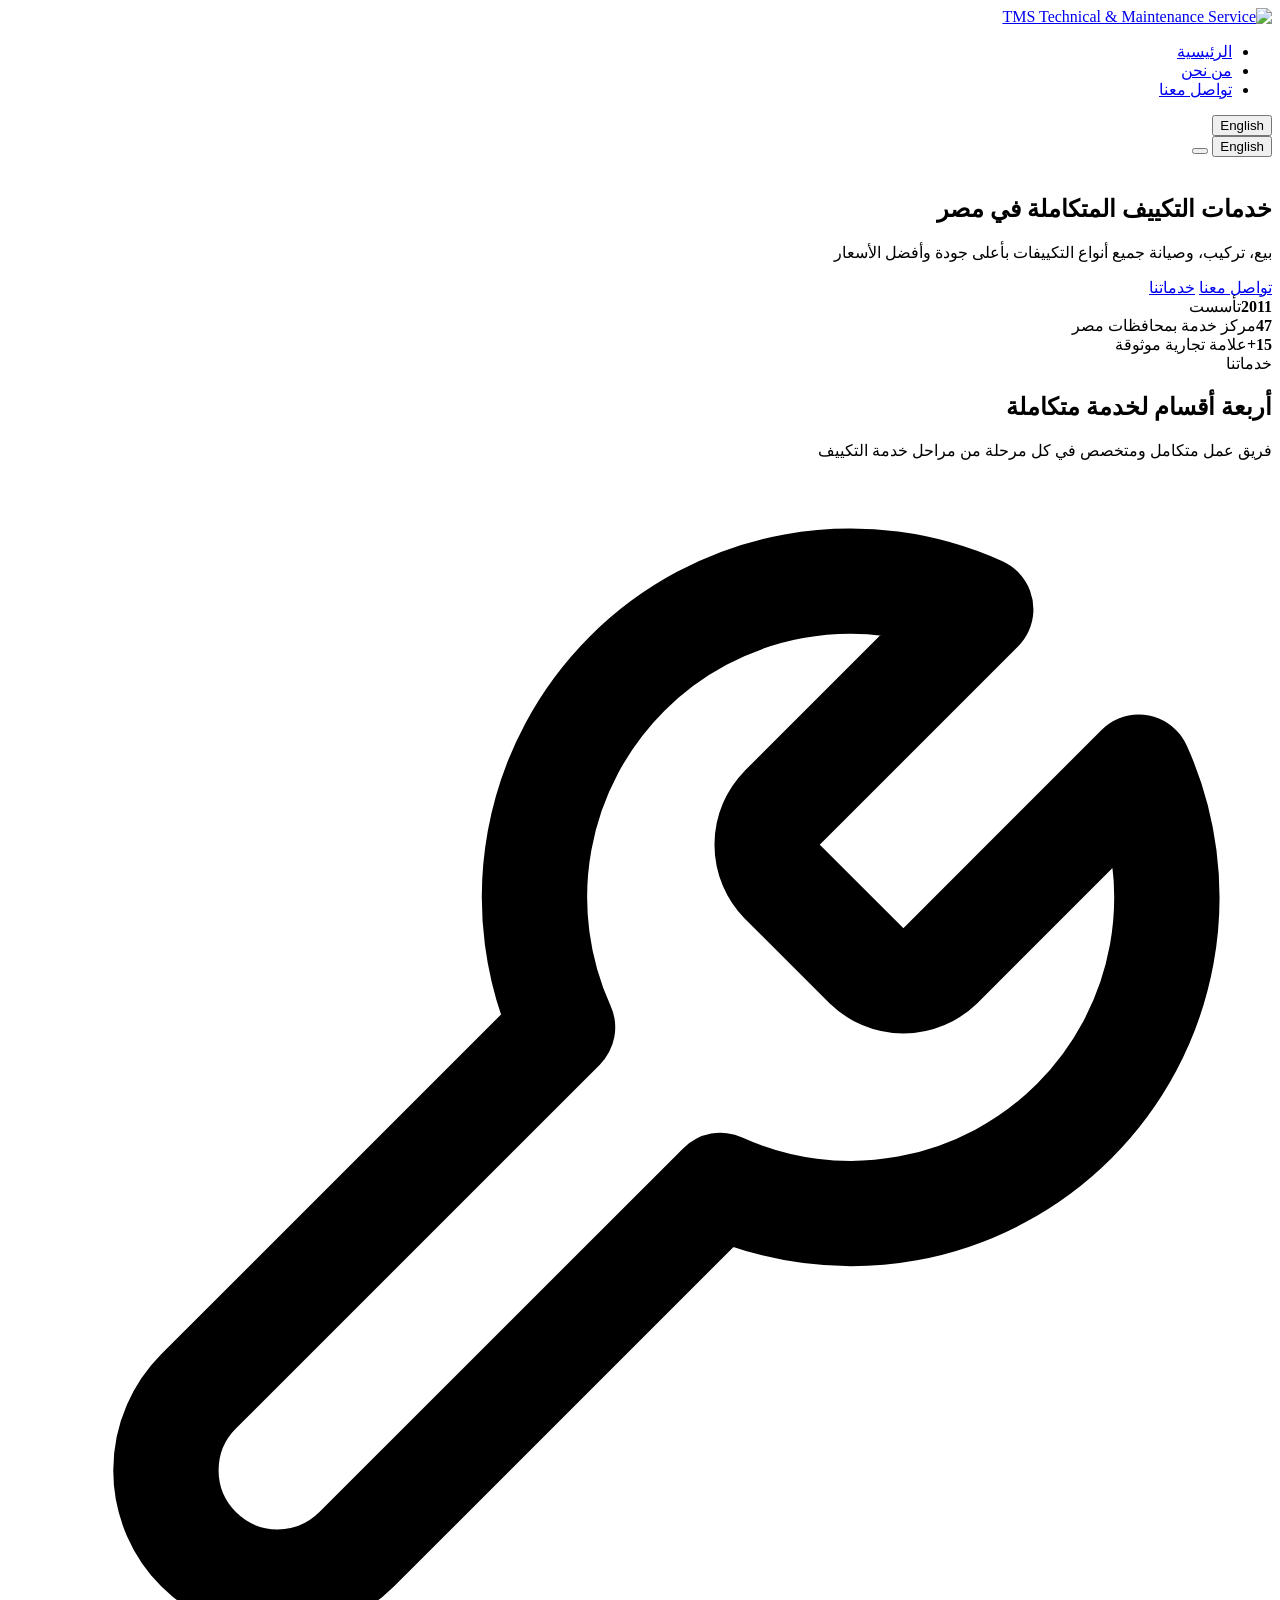
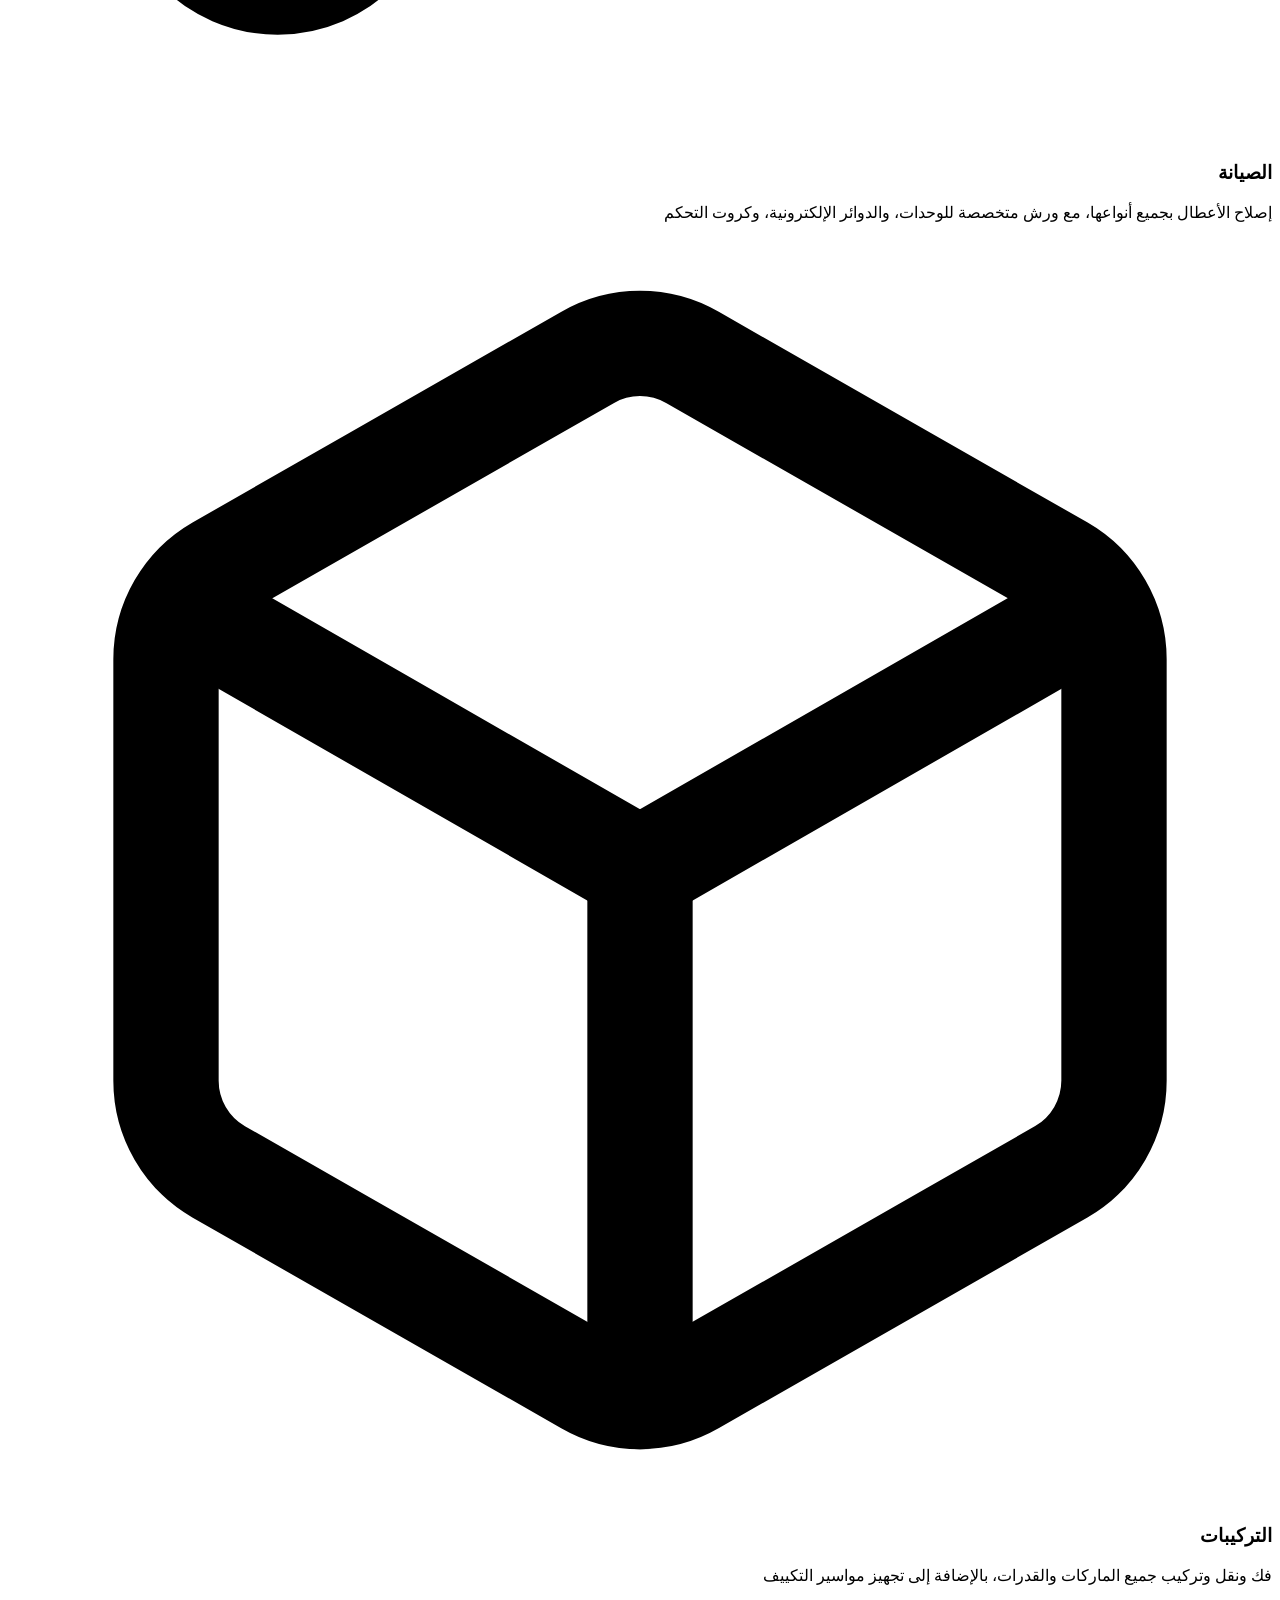
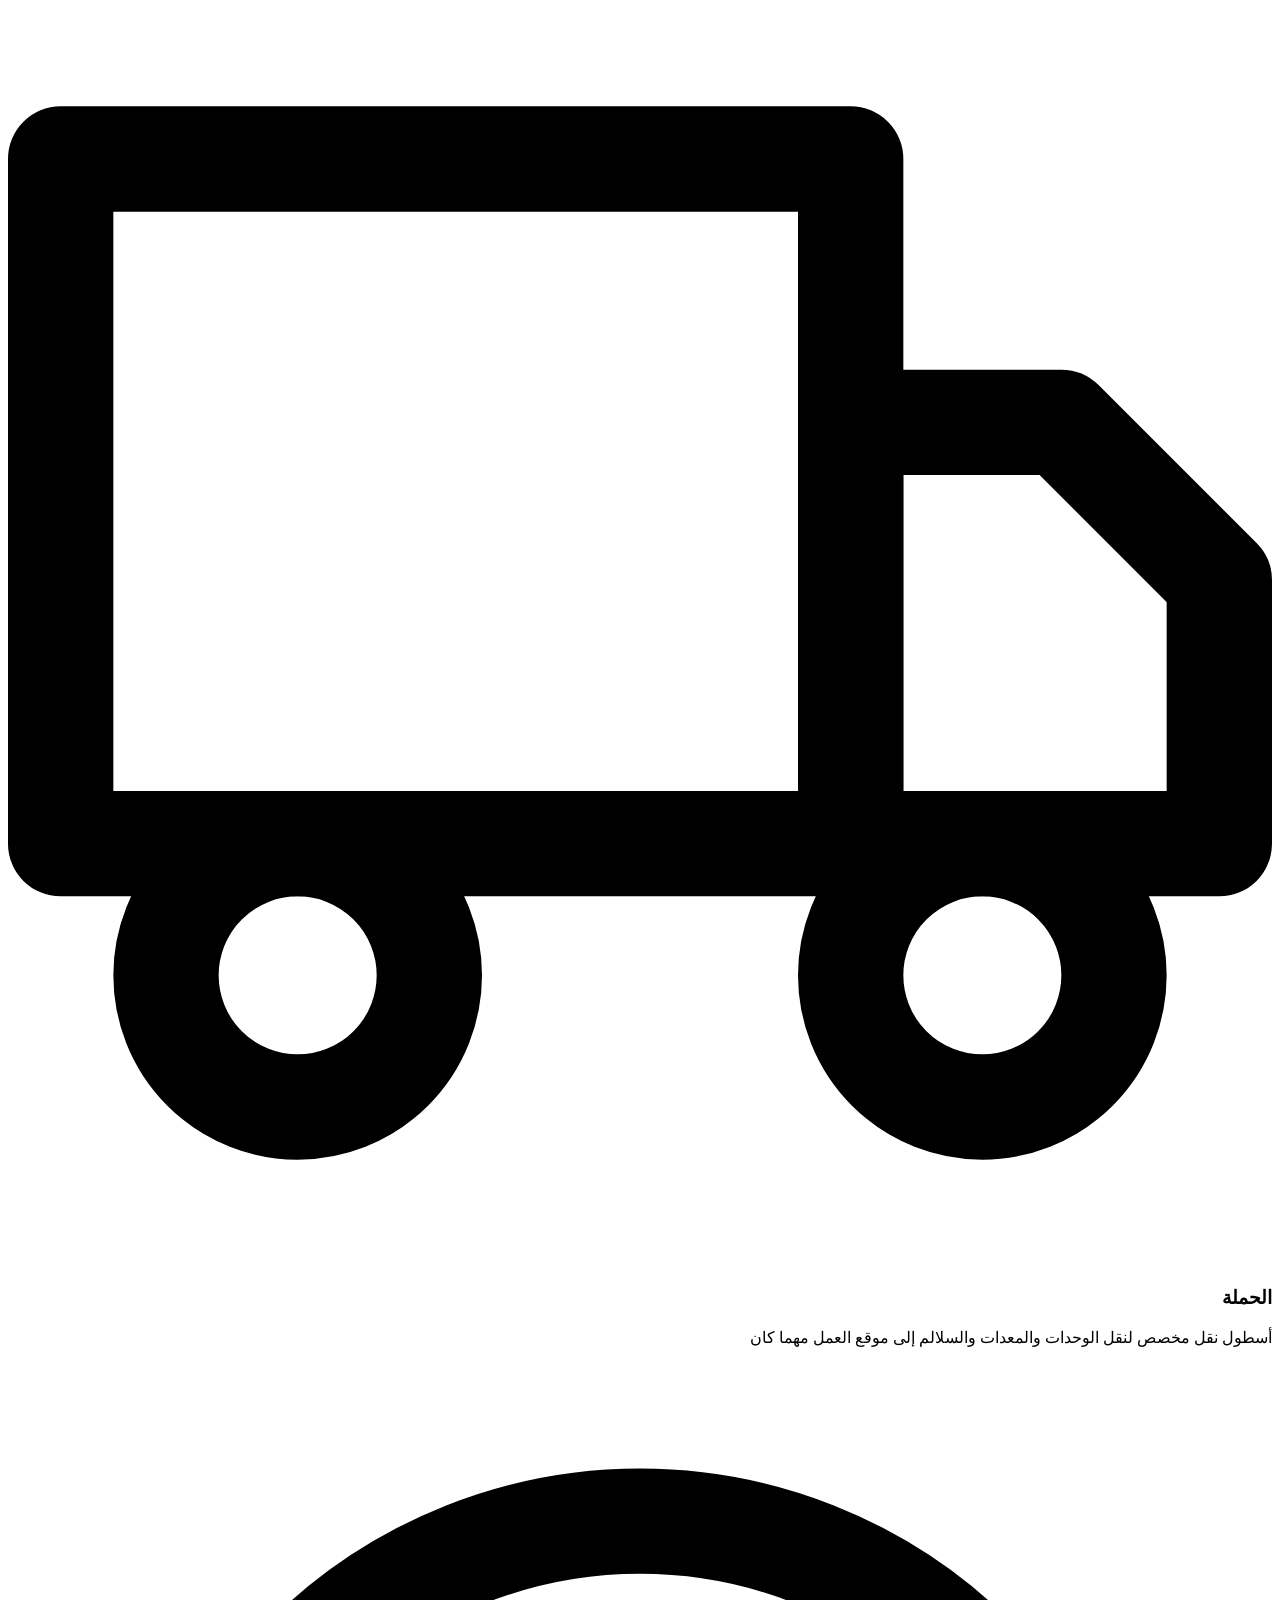
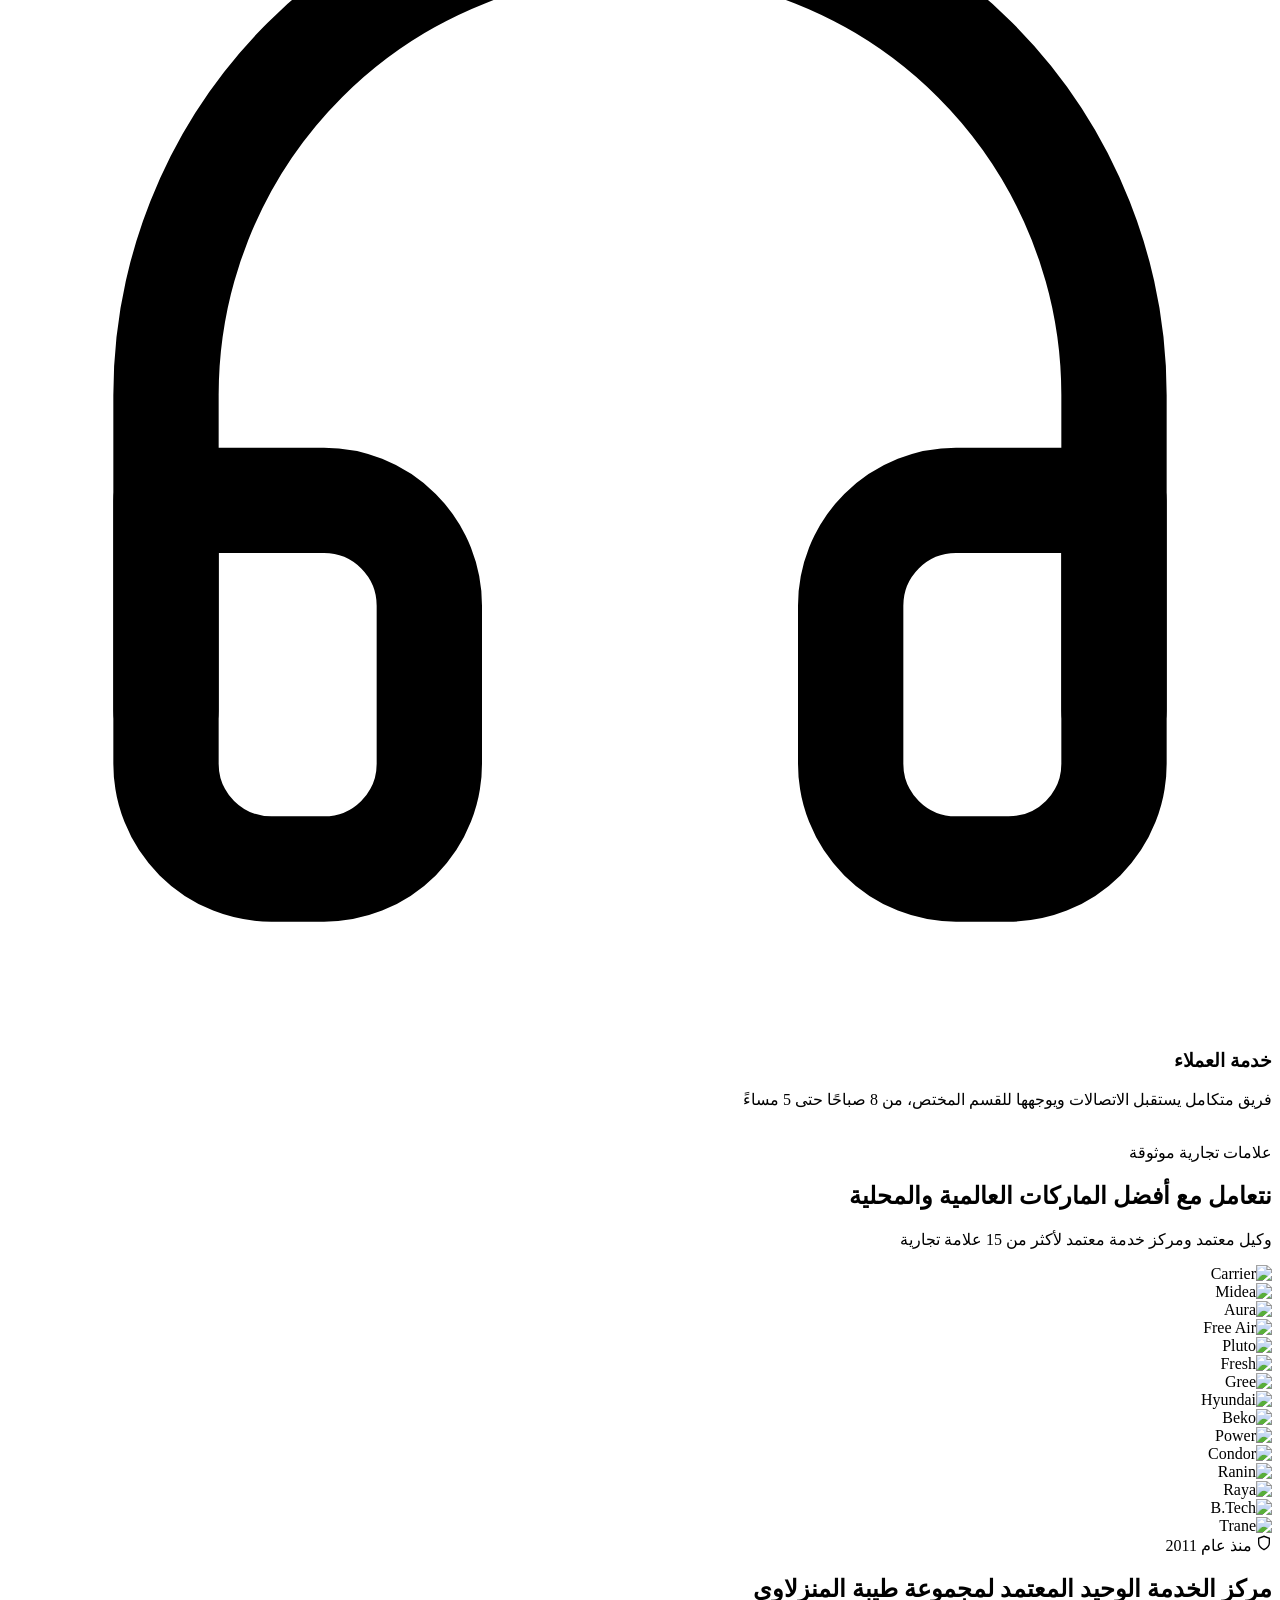
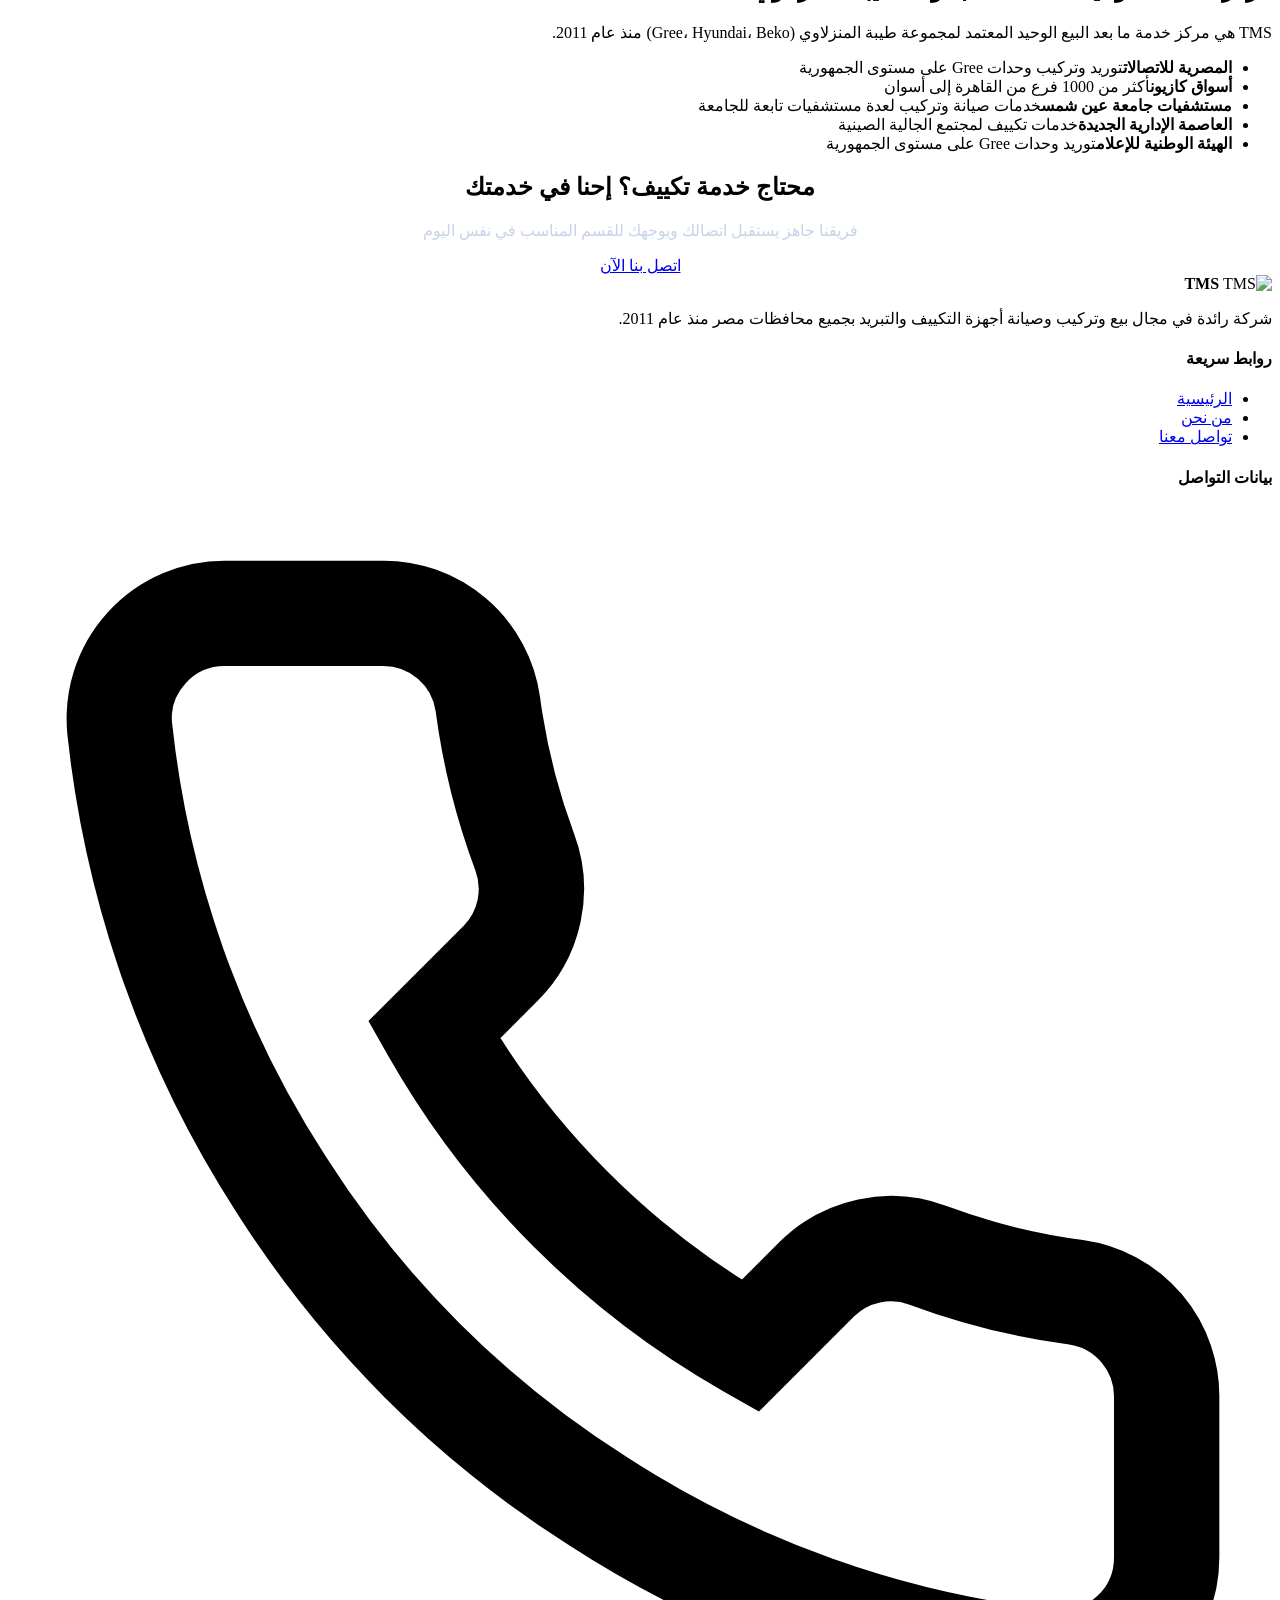
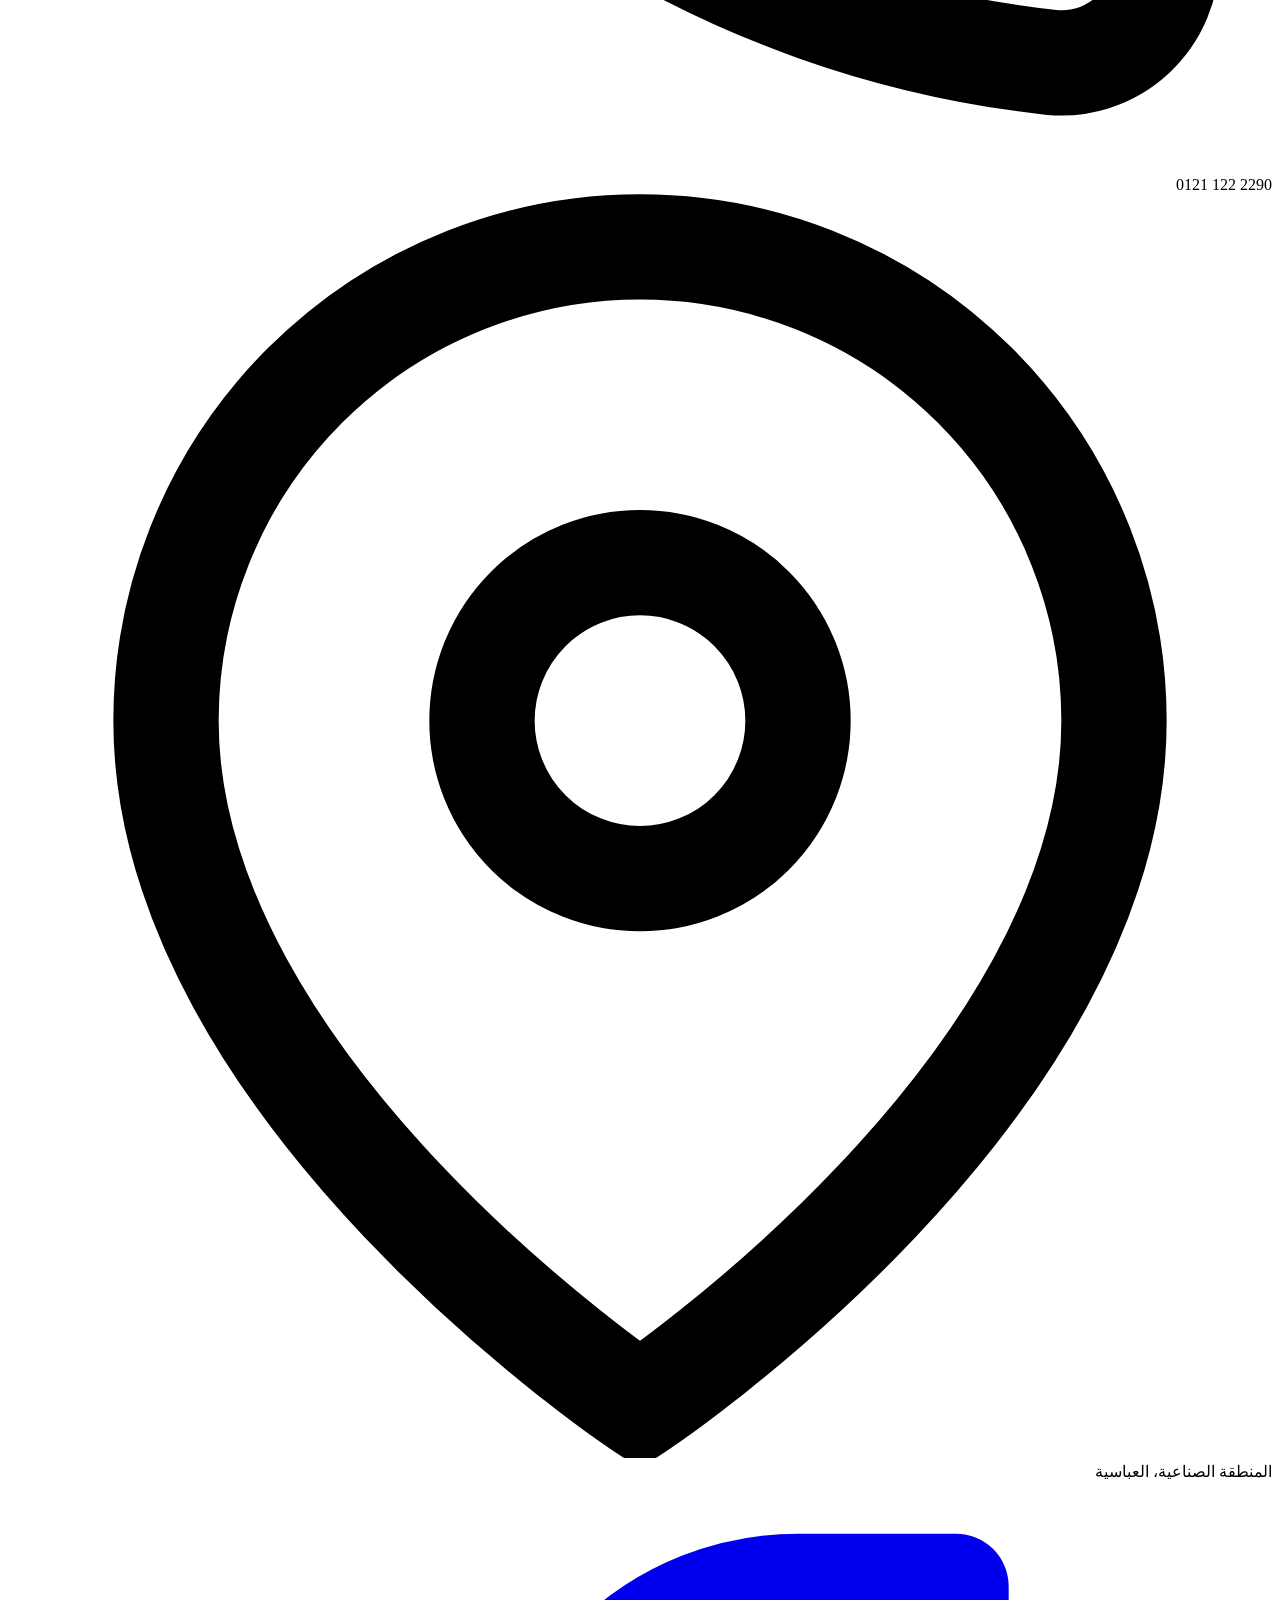
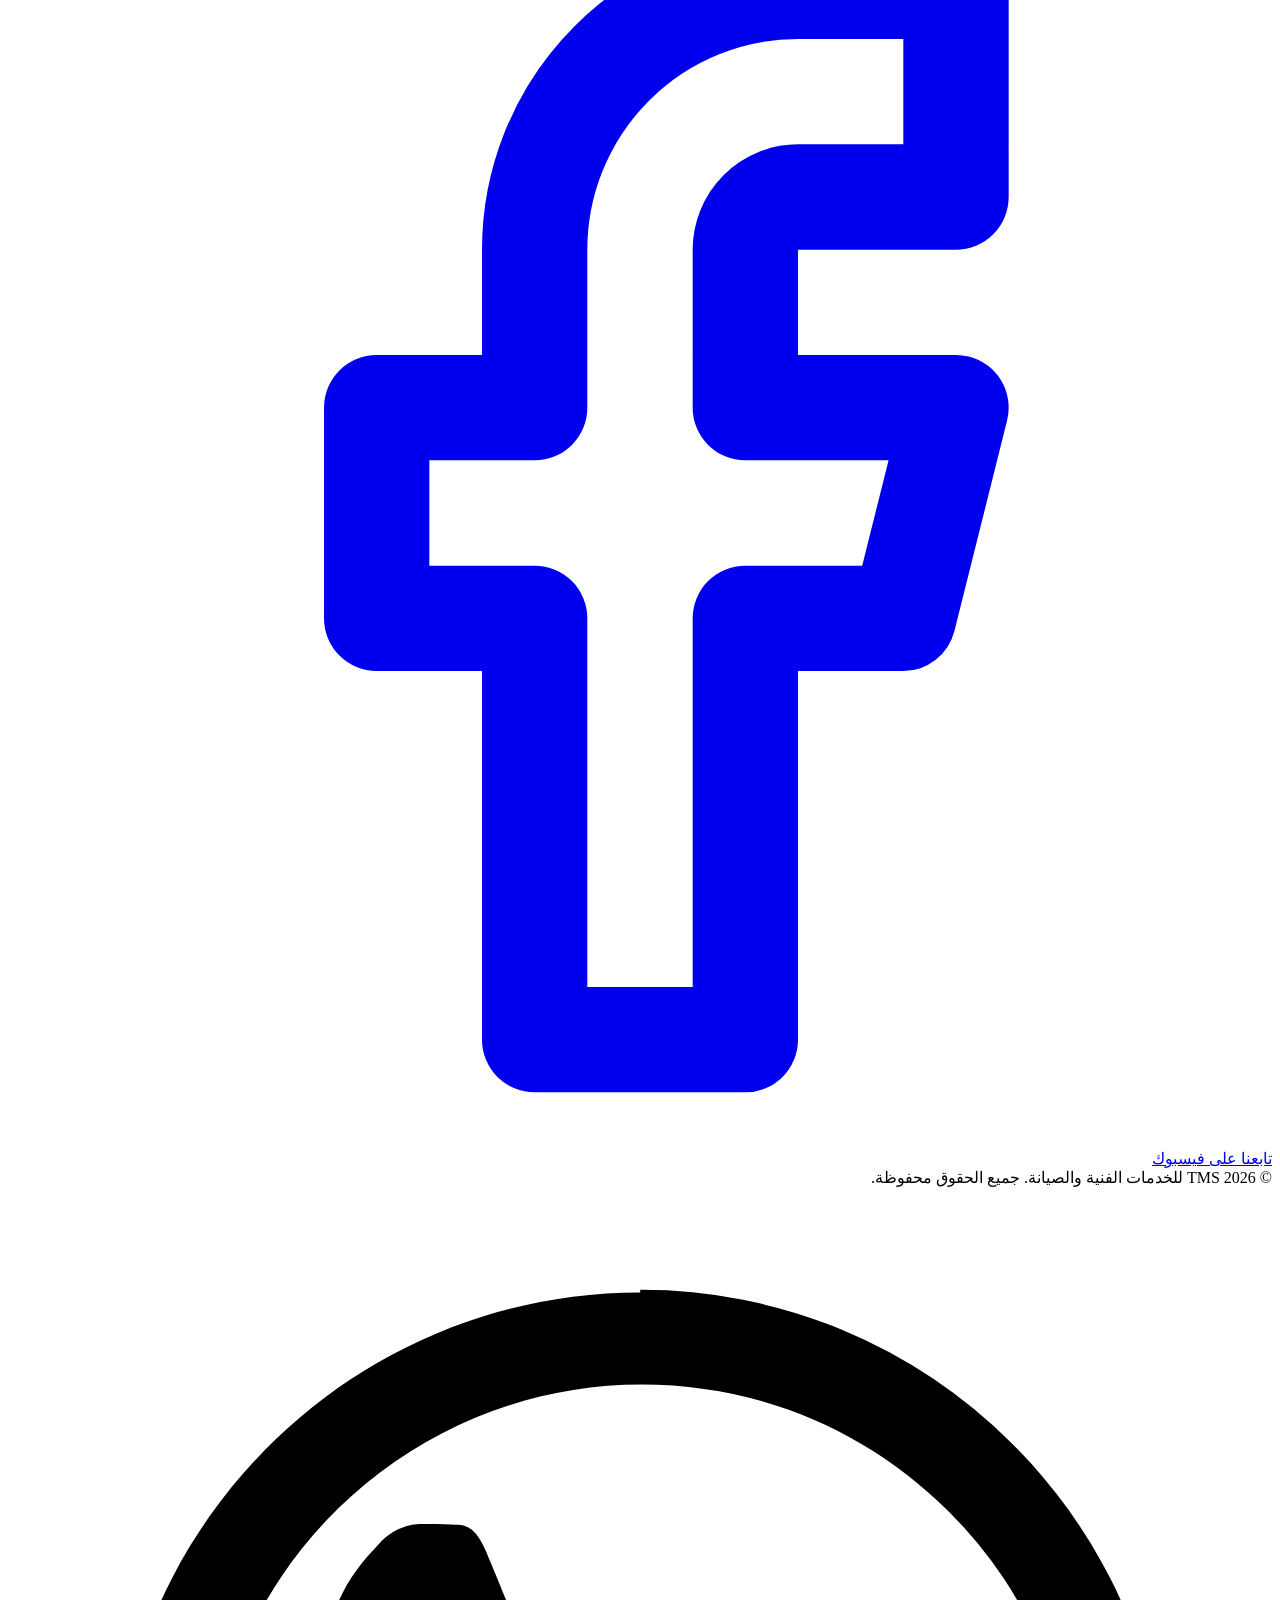
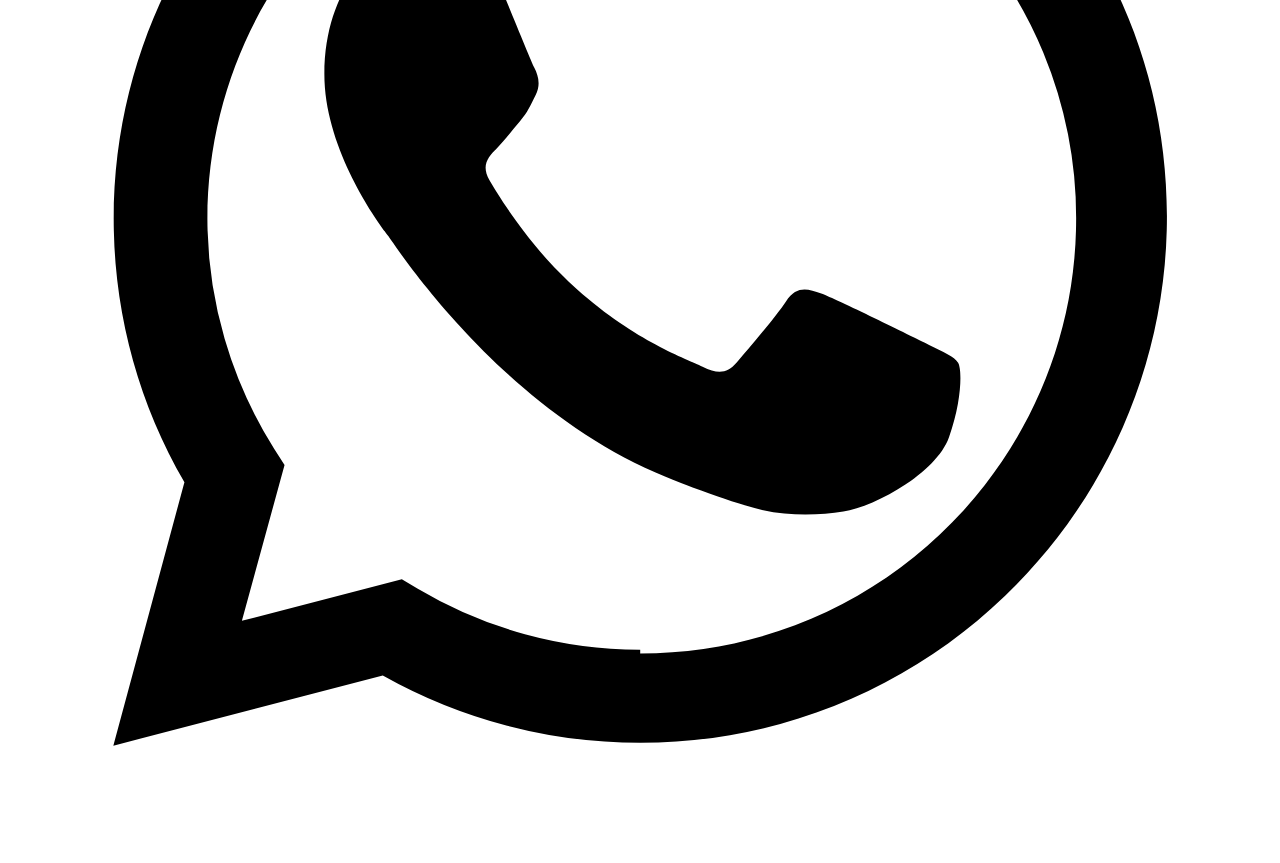
==== index.html @ 7bf766c4 "Add files via upload" ====
<!DOCTYPE html>
<html lang="ar" dir="rtl">
<head>
<meta charset="UTF-8">
<meta name="viewport" content="width=device-width, initial-scale=1.0">
<title data-i18n-title="meta.homeTitle">TMS | خدمات التكييف في مصر</title>
<meta name="description" content="TMS للخدمات الفنية والصيانة - بيع وتركيب وصيانة جميع أنواع التكييفات في مصر منذ 2011">
<script>(function(){try{var l=localStorage.getItem('tms-lang')||'ar';document.documentElement.setAttribute('lang',l);document.documentElement.setAttribute('dir', l==='ar'?'rtl':'ltr');}catch(e){}})();</script>
<link rel="preconnect" href="https://fonts.googleapis.com">
<link rel="preconnect" href="https://fonts.gstatic.com" crossorigin>
<link href="https://fonts.googleapis.com/css2?family=Cairo:wght@400;500;600;700;800&display=swap" rel="stylesheet">
<link rel="icon" type="image/svg+xml" href="assets/logo/favicon.svg">
<link rel="stylesheet" href="css/style.css">
</head>
<body>

<header class="site-header">
  <div class="container">
    <a href="index.html" class="brand">
      <img class="brand-logo" src="assets/logo/TMS-arabic-horizontal-blue-noline.svg" data-logo-ar="assets/logo/TMS-arabic-horizontal-blue-noline.svg" data-logo-en="assets/logo/TMS-horizontal-blue-noline.svg" alt="TMS Technical &amp; Maintenance Service">
    </a>
    <nav class="main-nav" id="main-nav">
      <ul>
        <li><a href="index.html" aria-current="page" data-i18n="nav.home">الرئيسية</a></li>
        <li><a href="about.html" data-i18n="nav.about">من نحن</a></li>
        <li><a href="contact.html" data-i18n="nav.contact">تواصل معنا</a></li>
      </ul>
      <div class="nav-actions">
        <button class="lang-toggle" type="button">English</button>
      </div>
    </nav>
    <div class="mobile-controls">
      <button class="lang-toggle" type="button">English</button>
      <button class="nav-burger" aria-label="Menu" aria-expanded="false" aria-controls="main-nav">
        <span></span><span></span><span></span>
      </button>
    </div>
  </div>
</header>

<main>

  <!-- HERO -->
  <section class="hero">
    <div class="container">
      <img class="hero-icon" src="assets/logo/TMS-icon-white.svg" alt="">
      <h1 data-i18n="home.heroTitle">خدمات التكييف المتكاملة في مصر</h1>
      <p class="sub" data-i18n="home.heroSub">بيع، تركيب، وصيانة جميع أنواع التكييفات بأعلى جودة وأفضل الأسعار</p>
      <div class="cta-row">
        <a href="contact.html" class="btn btn-primary" data-i18n="home.heroCta">تواصل معنا</a>
        <a href="#services" class="btn btn-outline" data-i18n="home.heroCta2">خدماتنا</a>
      </div>
    </div>
    <div class="stat-bar">
      <div class="container">
        <div class="stat"><b>2011</b><span data-i18n="stat.since">تأسست</span></div>
        <div class="stat"><b>47</b><span data-i18n="stat.centers">مركز خدمة بمحافظات مصر</span></div>
        <div class="stat"><b>15+</b><span data-i18n="stat.brands">علامة تجارية موثوقة</span></div>
      </div>
    </div>
  </section>

  <!-- SERVICES -->
  <section id="services">
    <div class="container">
      <div class="section-head">
        <span class="eyebrow" data-i18n="home.servicesEyebrow">خدماتنا</span>
        <h2 data-i18n="home.servicesTitle">أربعة أقسام لخدمة متكاملة</h2>
        <p data-i18n="home.servicesSubtitle">فريق عمل متكامل ومتخصص في كل مرحلة من مراحل خدمة التكييف</p>
      </div>
      <div class="cards-grid">
        <div class="card">
          <div class="icon-badge">
            <svg viewBox="0 0 24 24" fill="none" stroke="currentColor" stroke-width="2" stroke-linecap="round" stroke-linejoin="round"><path d="M14.7 6.3a1 1 0 0 0 0 1.4l1.6 1.6a1 1 0 0 0 1.4 0l3.77-3.77a6 6 0 0 1-7.94 7.94l-6.91 6.91a2.12 2.12 0 0 1-3-3l6.91-6.91a6 6 0 0 1 7.94-7.94l-3.76 3.76z"/></svg>
          </div>
          <h3 data-i18n="service.maintenance.title">الصيانة</h3>
          <p data-i18n="service.maintenance.desc">إصلاح الأعطال بجميع أنواعها، مع ورش متخصصة للوحدات، والدوائر الإلكترونية، وكروت التحكم</p>
        </div>
        <div class="card">
          <div class="icon-badge">
            <svg viewBox="0 0 24 24" fill="none" stroke="currentColor" stroke-width="2" stroke-linecap="round" stroke-linejoin="round"><path d="M21 16V8a2 2 0 0 0-1-1.73l-7-4a2 2 0 0 0-2 0l-7 4A2 2 0 0 0 3 8v8a2 2 0 0 0 1 1.73l7 4a2 2 0 0 0 2 0l7-4A2 2 0 0 0 21 16z"/><polyline points="3.29 7 12 12 20.71 7"/><line x1="12" y1="22" x2="12" y2="12"/></svg>
          </div>
          <h3 data-i18n="service.installation.title">التركيبات</h3>
          <p data-i18n="service.installation.desc">فك ونقل وتركيب جميع الماركات والقدرات، بالإضافة إلى تجهيز مواسير التكييف</p>
        </div>
        <div class="card">
          <div class="icon-badge">
            <svg viewBox="0 0 24 24" fill="none" stroke="currentColor" stroke-width="2" stroke-linecap="round" stroke-linejoin="round"><rect x="1" y="3" width="15" height="13"/><polygon points="16 8 20 8 23 11 23 16 16 16 16 8"/><circle cx="5.5" cy="18.5" r="2.5"/><circle cx="18.5" cy="18.5" r="2.5"/></svg>
          </div>
          <h3 data-i18n="service.transportation.title">الحملة</h3>
          <p data-i18n="service.transportation.desc">أسطول نقل مخصص لنقل الوحدات والمعدات والسلالم إلى موقع العمل مهما كان</p>
        </div>
        <div class="card">
          <div class="icon-badge">
            <svg viewBox="0 0 24 24" fill="none" stroke="currentColor" stroke-width="2" stroke-linecap="round" stroke-linejoin="round"><path d="M3 18v-6a9 9 0 0 1 18 0v6"/><path d="M21 19a2 2 0 0 1-2 2h-1a2 2 0 0 1-2-2v-3a2 2 0 0 1 2-2h3zM3 19a2 2 0 0 0 2 2h1a2 2 0 0 0 2-2v-3a2 2 0 0 0-2-2H3z"/></svg>
          </div>
          <h3 data-i18n="service.callcenter.title">خدمة العملاء</h3>
          <p data-i18n="service.callcenter.desc">فريق متكامل يستقبل الاتصالات ويوجهها للقسم المختص، من 8 صباحًا حتى 5 مساءً</p>
        </div>
      </div>
    </div>
  </section>

  <div class="divider"><img src="assets/logo/TMS-icon-blue.svg" alt=""></div>

  <!-- AUTHORIZED BRANDS -->
  <section class="bg-off">
    <div class="container">
      <div class="section-head">
        <span class="eyebrow" data-i18n="home.brandsEyebrow">علامات تجارية موثوقة</span>
        <h2 data-i18n="home.brandsTitle">نتعامل مع أفضل الماركات العالمية والمحلية</h2>
        <p data-i18n="home.brandsSubtitle">وكيل معتمد ومركز خدمة معتمد لأكثر من 15 علامة تجارية</p>
      </div>
      <div class="brand-grid">
        <div class="brand-tile"><img src="assets/brands/carrier-sm.png" alt="Carrier"></div>
        <div class="brand-tile"><img src="assets/brands/midea-sm.png" alt="Midea"></div>
        <div class="brand-tile"><img src="assets/brands/aura-sm.png" alt="Aura"></div>
        <div class="brand-tile"><img src="assets/brands/freeair-sm.png" alt="Free Air"></div>
        <div class="brand-tile"><img src="assets/brands/pluto-sm.png" alt="Pluto"></div>
        <div class="brand-tile"><img src="assets/brands/fresh-sm.png" alt="Fresh"></div>
        <div class="brand-tile"><img src="assets/brands/gree-sm.png" alt="Gree"></div>
        <div class="brand-tile"><img src="assets/brands/hyundai-sm.png" alt="Hyundai"></div>
        <div class="brand-tile"><img src="assets/brands/beko-sm.png" alt="Beko"></div>
        <div class="brand-tile"><img src="assets/brands/power-sm.png" alt="Power"></div>
        <div class="brand-tile"><img src="assets/brands/condor-sm.png" alt="Condor"></div>
        <div class="brand-tile"><img src="assets/brands/ranin-sm.png" alt="Ranin"></div>
        <div class="brand-tile"><img src="assets/brands/raya-sm.png" alt="Raya"></div>
        <div class="brand-tile"><img src="assets/brands/btech-sm.png" alt="B.Tech"></div>
        <div class="brand-tile"><img src="assets/brands/trane-sm.png" alt="Trane"></div>
      </div>
    </div>
  </section>

  <!-- TRUST / TRACK RECORD TEASER -->
  <section>
    <div class="container">
      <div class="trust-block">
        <div>
          <span class="badge-line">
            <svg width="16" height="16" viewBox="0 0 24 24" fill="none" stroke="currentColor" stroke-width="2"><path d="M12 22s8-4 8-10V5l-8-3-8 3v7c0 6 8 10 8 10z"/></svg>
            <span data-i18n="home.trustEyebrow">منذ عام 2011</span>
          </span>
          <h2 data-i18n="home.trustTitle">مركز الخدمة الوحيد المعتمد لمجموعة طيبة المنزلاوي</h2>
          <p data-i18n="home.trustText" style="color:var(--gray-500)">TMS هي مركز خدمة ما بعد البيع الوحيد المعتمد لمجموعة طيبة المنزلاوي (Gree، Hyundai، Beko) منذ عام 2011.</p>
        </div>
        <ul class="client-list">
          <li><span class="dot"></span><div><strong data-i18n="home.trustList.telecom">المصرية للاتصالات</strong><span data-i18n="home.trustList.telecomDesc">توريد وتركيب وحدات Gree على مستوى الجمهورية</span></div></li>
          <li><span class="dot"></span><div><strong data-i18n="home.trustList.kazyon">أسواق كازيون</strong><span data-i18n="home.trustList.kazyonDesc">أكثر من 1000 فرع من القاهرة إلى أسوان</span></div></li>
          <li><span class="dot"></span><div><strong data-i18n="home.trustList.ainshams">مستشفيات جامعة عين شمس</strong><span data-i18n="home.trustList.ainshamsDesc">خدمات صيانة وتركيب لعدة مستشفيات تابعة للجامعة</span></div></li>
          <li><span class="dot"></span><div><strong data-i18n="home.trustList.capital">العاصمة الإدارية الجديدة</strong><span data-i18n="home.trustList.capitalDesc">خدمات تكييف لمجتمع الجالية الصينية</span></div></li>
          <li><span class="dot"></span><div><strong data-i18n="home.trustList.media">الهيئة الوطنية للإعلام</strong><span data-i18n="home.trustList.mediaDesc">توريد وحدات Gree على مستوى الجمهورية</span></div></li>
        </ul>
      </div>
    </div>
  </section>

  <!-- CLOSING CTA -->
  <section class="bg-navy">
    <div class="container" style="text-align:center">
      <h2 data-i18n="home.closingTitle">محتاج خدمة تكييف؟ إحنا في خدمتك</h2>
      <p style="color:#C7D3E8" data-i18n="home.closingSub">فريقنا جاهز يستقبل اتصالك ويوجهك للقسم المناسب في نفس اليوم</p>
      <a href="contact.html" class="btn btn-navy" data-i18n="home.closingCta">اتصل بنا الآن</a>
    </div>
  </section>

</main>

<footer class="site-footer">
  <div class="container">
    <div class="footer-grid">
      <div>
        <div class="footer-brand">
          <img src="assets/logo/TMS-icon-white.svg" alt="TMS">
          <strong>TMS</strong>
        </div>
        <p data-i18n="footer.desc">شركة رائدة في مجال بيع وتركيب وصيانة أجهزة التكييف والتبريد بجميع محافظات مصر منذ عام 2011.</p>
      </div>
      <div>
        <h4 data-i18n="footer.quicklinks">روابط سريعة</h4>
        <ul>
          <li><a href="index.html" data-i18n="nav.home">الرئيسية</a></li>
          <li><a href="about.html" data-i18n="nav.about">من نحن</a></li>
          <li><a href="contact.html" data-i18n="nav.contact">تواصل معنا</a></li>
        </ul>
      </div>
      <div>
        <h4 data-i18n="footer.contactTitle">بيانات التواصل</h4>
        <div class="footer-contact-item">
          <svg viewBox="0 0 24 24" fill="none" stroke="currentColor" stroke-width="2"><path d="M22 16.92v3a2 2 0 0 1-2.18 2 19.79 19.79 0 0 1-8.63-3.07 19.5 19.5 0 0 1-6-6 19.79 19.79 0 0 1-3.07-8.67A2 2 0 0 1 4.11 2h3a2 2 0 0 1 2 1.72 12.84 12.84 0 0 0 .7 2.81 2 2 0 0 1-.45 2.11L8.09 9.91a16 16 0 0 0 6 6l1.27-1.27a2 2 0 0 1 2.11-.45 12.84 12.84 0 0 0 2.81.7A2 2 0 0 1 22 16.92z"/></svg>
          <span dir="ltr">0121 122 2290</span>
        </div>
        <div class="footer-contact-item">
          <svg viewBox="0 0 24 24" fill="none" stroke="currentColor" stroke-width="2"><path d="M21 10c0 7-9 13-9 13s-9-6-9-13a9 9 0 0 1 18 0z"/><circle cx="12" cy="10" r="3"/></svg>
          <span data-i18n="contact.addressValue">المنطقة الصناعية، العباسية</span>
        </div>
        <a class="social-link" href="https://www.facebook.com/technichalandmaintenanceservice" target="_blank" rel="noopener">
          <svg viewBox="0 0 24 24" fill="none" stroke="currentColor" stroke-width="2" stroke-linecap="round" stroke-linejoin="round"><path d="M18 2h-3a5 5 0 0 0-5 5v3H7v4h3v8h4v-8h3l1-4h-4V7a1 1 0 0 1 1-1h3z"/></svg>
          <span data-i18n="footer.follow">تابعنا على فيسبوك</span>
        </a>
      </div>
    </div>
    <div class="footer-bottom">
      <span>&copy; <span id="footer-year">2026</span> <span data-i18n="footer.rightsText">TMS للخدمات الفنية والصيانة. جميع الحقوق محفوظة.</span></span>
    </div>
  </div>
</footer>

<a class="whatsapp-fab" href="https://wa.me/201211222290" target="_blank" rel="noopener" data-i18n-aria="whatsapp.label" aria-label="تواصل معنا عبر واتساب">
  <svg viewBox="0 0 24 24"><path d="M17.472 14.382c-.297-.149-1.758-.867-2.03-.967-.273-.099-.471-.148-.67.15-.197.297-.767.966-.94 1.164-.173.199-.347.223-.644.075-.297-.15-1.255-.463-2.39-1.475-.883-.788-1.48-1.761-1.653-2.059-.173-.297-.018-.458.13-.606.134-.133.298-.347.446-.52.149-.174.198-.298.298-.497.099-.198.05-.371-.025-.52-.075-.149-.669-1.612-.916-2.207-.242-.579-.487-.5-.669-.51-.173-.008-.371-.01-.57-.01-.198 0-.52.074-.792.372-.272.297-1.04 1.016-1.04 2.479 0 1.462 1.065 2.875 1.213 3.074.148.198 2.095 3.2 5.076 4.487.71.306 1.263.489 1.694.625.712.227 1.36.195 1.871.118.571-.085 1.758-.719 2.006-1.413.248-.694.248-1.289.173-1.413-.074-.124-.272-.198-.57-.347z"/><path d="M12.004 2.003c-5.514 0-9.997 4.483-9.997 9.997 0 1.762.463 3.483 1.343 4.997L2 22l5.116-1.334a9.98 9.98 0 0 0 4.888 1.28h.004c5.514 0 9.997-4.483 9.997-9.997 0-2.669-1.04-5.178-2.928-7.066a9.935 9.935 0 0 0-7.073-2.93zm0 18.174a8.26 8.26 0 0 1-4.223-1.157l-.303-.18-3.037.79.81-2.96-.198-.306a8.221 8.221 0 0 1-1.267-4.365c0-4.548 3.7-8.248 8.25-8.248 2.203 0 4.273.858 5.83 2.417a8.185 8.185 0 0 1 2.415 5.834c-.001 4.548-3.701 8.248-8.277 8.248z"/></svg>
</a>

<script src="js/i18n.js"></script>
<script src="js/main.js"></script>
</body>
</html>
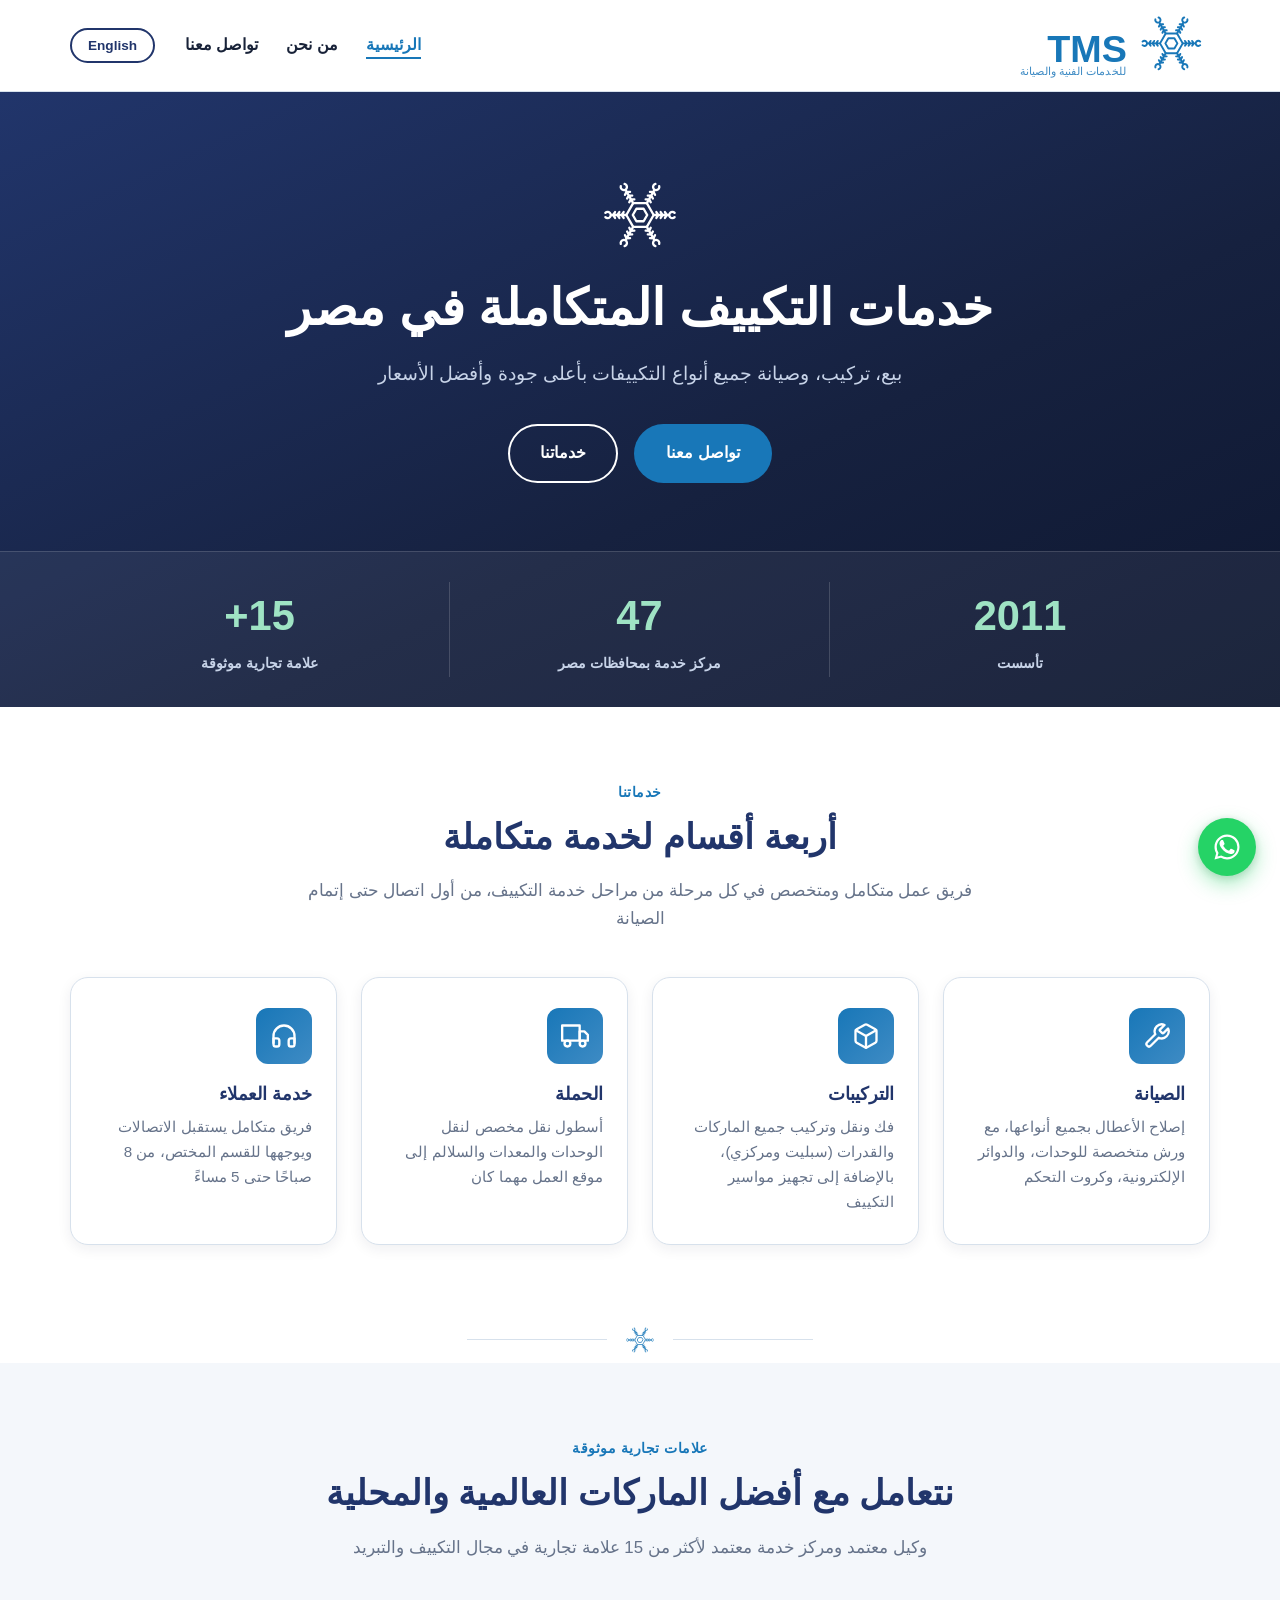
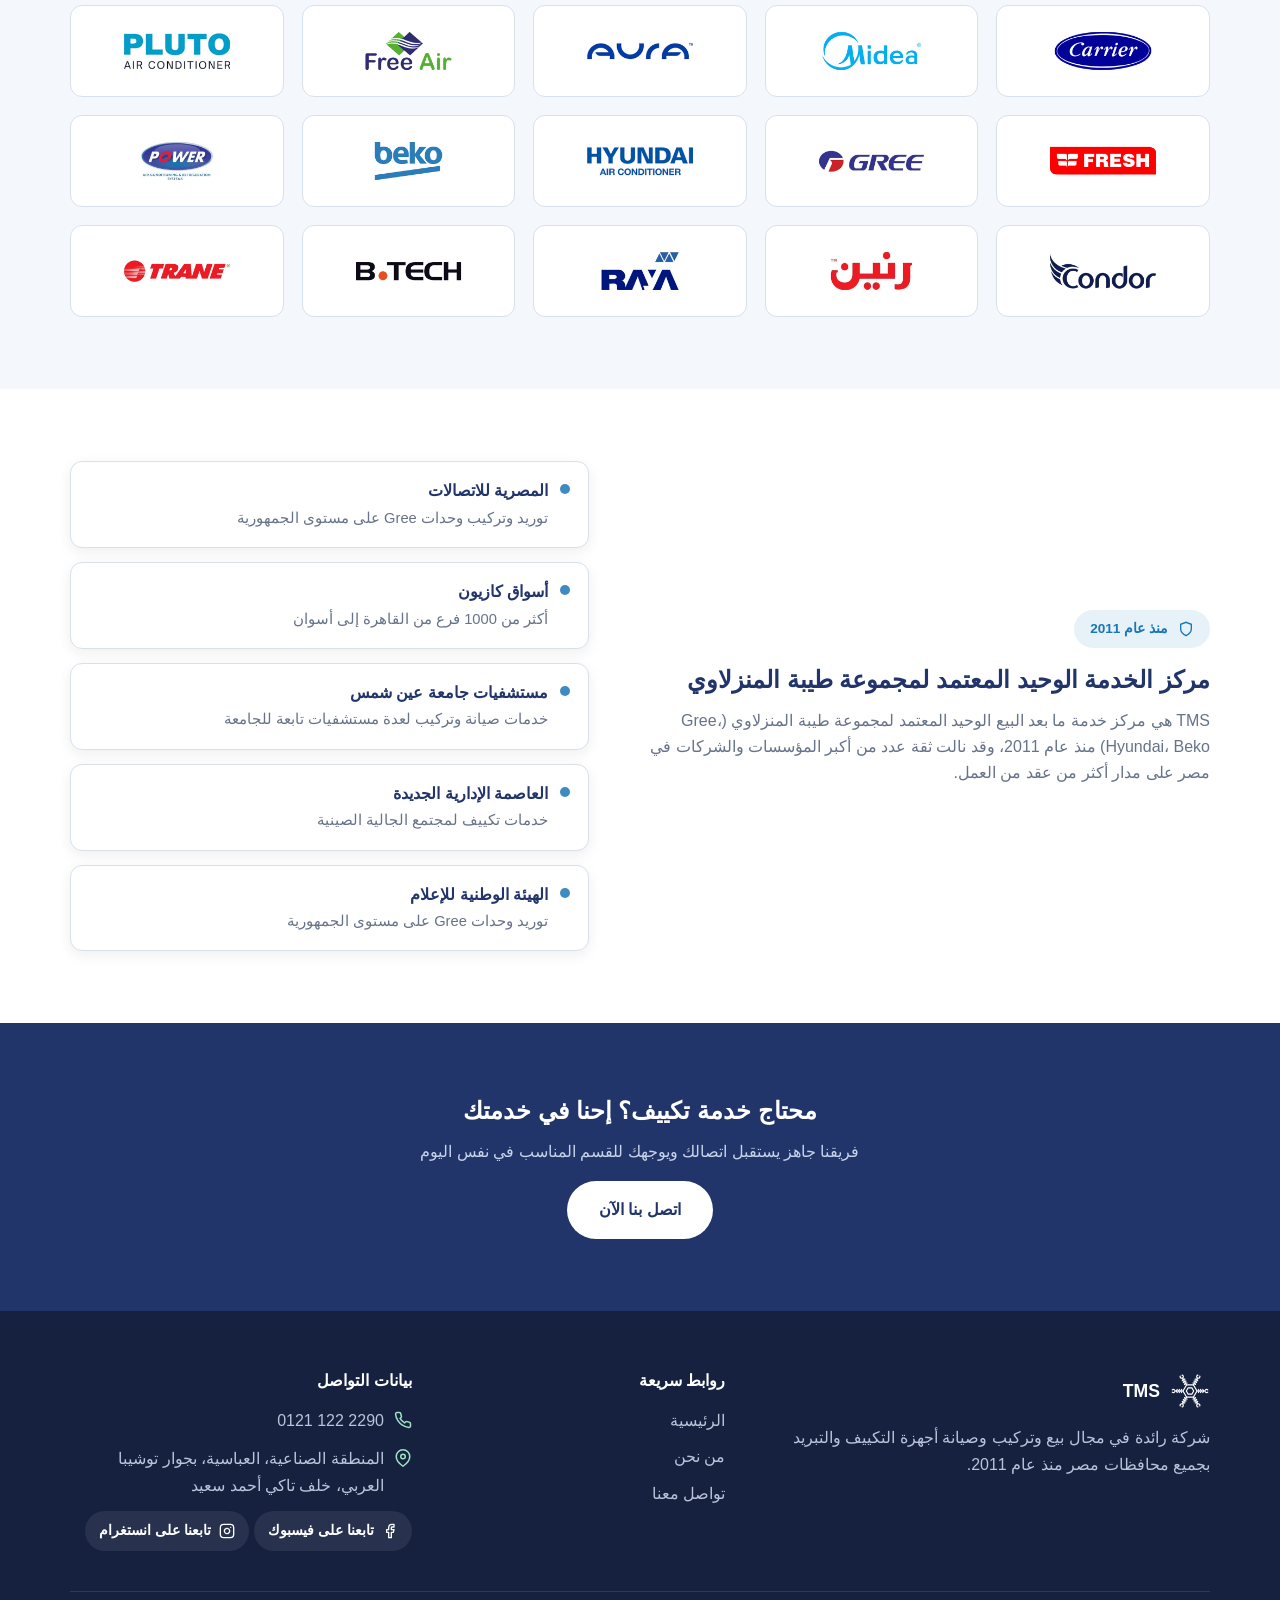
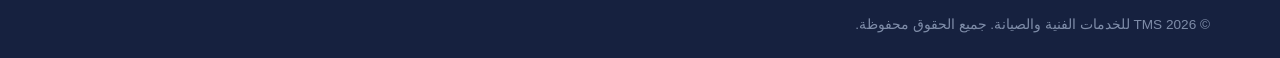
==== commit 4e732401: "Refactor social links section in footer" ====
--- a/index.html
+++ b/index.html
@@ -193,10 +193,16 @@
           <svg viewBox="0 0 24 24" fill="none" stroke="currentColor" stroke-width="2"><path d="M21 10c0 7-9 13-9 13s-9-6-9-13a9 9 0 0 1 18 0z"/><circle cx="12" cy="10" r="3"/></svg>
           <span data-i18n="contact.addressValue">المنطقة الصناعية، العباسية</span>
         </div>
-        <a class="social-link" href="https://www.facebook.com/technichalandmaintenanceservice" target="_blank" rel="noopener">
-          <svg viewBox="0 0 24 24" fill="none" stroke="currentColor" stroke-width="2" stroke-linecap="round" stroke-linejoin="round"><path d="M18 2h-3a5 5 0 0 0-5 5v3H7v4h3v8h4v-8h3l1-4h-4V7a1 1 0 0 1 1-1h3z"/></svg>
-          <span data-i18n="footer.follow">تابعنا على فيسبوك</span>
-        </a>
+        <div class="social-links">
+          <a class="social-link" href="https://www.facebook.com/technichalandmaintenanceservice" target="_blank" rel="noopener">
+            <svg viewBox="0 0 24 24" fill="none" stroke="currentColor" stroke-width="2" stroke-linecap="round" stroke-linejoin="round"><path d="M18 2h-3a5 5 0 0 0-5 5v3H7v4h3v8h4v-8h3l1-4h-4V7a1 1 0 0 1 1-1h3z"/></svg>
+            <span data-i18n="footer.follow">تابعنا على فيسبوك</span>
+          </a>
+          <a class="social-link" href="https://www.instagram.com/tms_services_eg/" target="_blank" rel="noopener">
+            <svg viewBox="0 0 24 24" fill="none" stroke="currentColor" stroke-width="2" stroke-linecap="round" stroke-linejoin="round"><rect x="2" y="2" width="20" height="20" rx="5" ry="5"/><path d="M16 11.37A4 4 0 1 1 12.63 8 4 4 0 0 1 16 11.37z"/><line x1="17.5" y1="6.5" x2="17.51" y2="6.5"/></svg>
+            <span data-i18n="footer.followInstagram">تابعنا على انستغرام</span>
+          </a>
+        </div>
       </div>
     </div>
     <div class="footer-bottom">
--- a/css/style.css
+++ b/css/style.css
@@ -0,0 +1,696 @@
+/* ===================================================================
+   TMS – Technical & Maintenance Service stylesheet
+   Logical properties are used throughout so the layout mirrors
+   automatically between Arabic (RTL) and English (LTR) via [dir].
+   =================================================================== */
+
+:root {
+  --navy: #21356B;
+  --navy-dark: #16213f;
+  --blue: #1877B8;
+  --blue-light: #3E8BC4;
+  --mint: #9FE3C4;
+  --white: #FFFFFF;
+  --off-white: #F4F7FB;
+  --gray-100: #EAF0F7;
+  --gray-300: #D7E1EC;
+  --gray-500: #66738A;
+  --text: #182238;
+  --radius-lg: 18px;
+  --radius-md: 12px;
+  --radius-sm: 8px;
+  --shadow-sm: 0 4px 14px rgba(22, 33, 63, 0.07);
+  --shadow-md: 0 12px 32px rgba(22, 33, 63, 0.12);
+  --container: 1180px;
+  --header-h: 92px;
+}
+
+*, *::before, *::after { box-sizing: border-box; }
+html { scroll-behavior: smooth; }
+
+body {
+  margin: 0;
+  font-family: "Cairo", "Segoe UI", Tahoma, sans-serif;
+  color: var(--text);
+  background: var(--white);
+  line-height: 1.65;
+  -webkit-font-smoothing: antialiased;
+}
+
+img { max-width: 100%; display: block; }
+
+h1, h2, h3, h4 {
+  font-family: "Cairo", sans-serif;
+  font-weight: 800;
+  line-height: 1.3;
+  margin: 0 0 0.5em;
+  color: var(--navy);
+}
+
+p { margin: 0 0 1em; }
+a { color: var(--blue); text-decoration: none; }
+ul { margin: 0; padding: 0; list-style: none; }
+
+.container {
+  width: 100%;
+  max-width: var(--container);
+  margin-inline: auto;
+  padding-inline: 20px;
+}
+
+section { padding-block: 72px; }
+
+.section-head {
+  text-align: center;
+  max-width: 700px;
+  margin-inline: auto;
+  margin-block-end: 44px;
+}
+.section-head .eyebrow {
+  display: inline-block;
+  color: var(--blue);
+  font-weight: 700;
+  font-size: 0.85rem;
+  letter-spacing: 0.04em;
+  text-transform: uppercase;
+  margin-block-end: 10px;
+}
+.section-head h2 { font-size: clamp(1.6rem, 3vw, 2.2rem); }
+.section-head p { color: var(--gray-500); font-size: 1.05rem; }
+
+.bg-off { background: var(--off-white); }
+.bg-navy { background: var(--navy); color: var(--white); }
+.bg-navy h2, .bg-navy h3, .bg-navy h4 { color: var(--white); }
+
+/* ---------- buttons ---------- */
+.btn {
+  display: inline-flex;
+  align-items: center;
+  gap: 8px;
+  padding: 14px 30px;
+  border-radius: 999px;
+  font-weight: 700;
+  font-size: 1rem;
+  border: 2px solid transparent;
+  cursor: pointer;
+  transition: transform 0.15s ease, box-shadow 0.15s ease, background 0.15s ease, color .15s ease;
+  font-family: inherit;
+}
+.btn-primary { background: var(--blue); color: var(--white); }
+.btn-primary:hover { background: var(--blue-light); transform: translateY(-2px); box-shadow: var(--shadow-md); color: var(--white); }
+.btn-outline { background: transparent; border-color: var(--white); color: var(--white); }
+.btn-outline:hover { background: var(--white); color: var(--navy); transform: translateY(-2px); }
+.btn-navy { background: var(--white); color: var(--navy); }
+.btn-navy:hover { background: var(--mint); color: var(--navy-dark); transform: translateY(-2px); }
+.btn-block { width: 100%; justify-content: center; }
+
+/* ---------- header / nav ---------- */
+.site-header {
+  position: sticky;
+  top: 0;
+  z-index: 100;
+  height: var(--header-h);
+  background: rgba(255, 255, 255, 0.92);
+  backdrop-filter: saturate(180%) blur(10px);
+  border-block-end: 1px solid var(--gray-300);
+}
+.site-header .container {
+  height: 100%;
+  display: flex;
+  align-items: center;
+  justify-content: space-between;
+  gap: 16px;
+}
+.brand {
+  display: flex;
+  align-items: center;
+  gap: 10px;
+  font-weight: 800;
+  color: var(--navy);
+}
+.brand-logo { height: 68px; width: auto; }
+
+.main-nav {
+  display: flex;
+  align-items: center;
+  gap: 30px;
+}
+.main-nav ul { display: flex; align-items: center; gap: 28px; }
+.main-nav a {
+  color: var(--text);
+  font-weight: 600;
+  font-size: 0.98rem;
+  position: relative;
+  padding-block: 6px;
+}
+.main-nav a::after {
+  content: "";
+  position: absolute;
+  inset-inline-start: 0;
+  bottom: 0;
+  width: 0;
+  height: 2px;
+  background: var(--blue);
+  transition: width 0.2s ease;
+}
+.main-nav a:hover::after,
+.main-nav a[aria-current="page"]::after { width: 100%; }
+.main-nav a[aria-current="page"] { color: var(--blue); }
+
+.nav-actions { display: flex; align-items: center; gap: 12px; }
+
+.lang-toggle {
+  border: 2px solid var(--navy);
+  background: transparent;
+  color: var(--navy);
+  font-family: inherit;
+  font-weight: 700;
+  font-size: 0.85rem;
+  padding: 8px 16px;
+  border-radius: 999px;
+  cursor: pointer;
+  transition: background 0.15s ease, color 0.15s ease;
+  white-space: nowrap;
+}
+.lang-toggle:hover { background: var(--navy); color: var(--white); }
+
+.nav-burger {
+  display: none;
+  flex-direction: column;
+  justify-content: center;
+  gap: 5px;
+  width: 40px;
+  height: 40px;
+  border: none;
+  background: transparent;
+  cursor: pointer;
+  padding: 0;
+}
+.nav-burger span { display: block; height: 2px; width: 100%; background: var(--navy); border-radius: 2px; }
+
+.mobile-controls { display: none; align-items: center; gap: 10px; }
+
+/* ---------- whatsapp floating badge ---------- */
+.whatsapp-fab {
+  position: fixed;
+  bottom: 24px;
+  right: 24px;
+  width: 58px;
+  height: 58px;
+  border-radius: 50%;
+  background: #25D366;
+  display: flex;
+  align-items: center;
+  justify-content: center;
+  box-shadow: 0 8px 20px rgba(37,211,102,0.4), 0 2px 8px rgba(0,0,0,0.15);
+  z-index: 200;
+  transition: transform 0.15s ease, box-shadow 0.15s ease;
+}
+.whatsapp-fab:hover {
+  transform: translateY(-3px) scale(1.05);
+  box-shadow: 0 12px 26px rgba(37,211,102,0.5), 0 4px 10px rgba(0,0,0,0.18);
+}
+.whatsapp-fab svg { width: 30px; height: 30px; fill: var(--white); }
+@media (max-width: 480px) {
+  .whatsapp-fab { width: 52px; height: 52px; bottom: 18px; right: 18px; }
+  .whatsapp-fab svg { width: 26px; height: 26px; }
+}
+
+/* ---------- hero ---------- */
+.hero {
+  background: linear-gradient(155deg, var(--navy) 0%, var(--navy-dark) 60%, #0e1730 100%);
+  color: var(--white);
+  padding-block-start: 84px;
+  padding-block-end: 0;
+  position: relative;
+  overflow: clip;
+}
+.hero .container {
+  display: flex;
+  flex-direction: column;
+  align-items: center;
+  text-align: center;
+  padding-block-end: 60px;
+}
+.hero-icon { width: 78px; height: 78px; margin-block-end: 22px; }
+.hero h1 {
+  color: var(--white);
+  font-size: clamp(1.9rem, 4.4vw, 3.1rem);
+  max-width: 900px;
+  margin-block-end: 18px;
+}
+.hero .sub {
+  color: #C7D3E8;
+  font-size: clamp(1rem, 1.6vw, 1.2rem);
+  max-width: 680px;
+  margin-block-end: 34px;
+}
+.hero .cta-row { display: flex; gap: 16px; flex-wrap: wrap; justify-content: center; margin-block-end: 8px; }
+
+.stat-bar {
+  background: rgba(255,255,255,0.06);
+  border-block-start: 1px solid rgba(255,255,255,0.14);
+}
+.stat-bar .container {
+  display: grid;
+  grid-template-columns: repeat(3, 1fr);
+  text-align: center;
+  padding-block: 30px;
+}
+.stat-bar .stat + .stat { border-inline-start: 1px solid rgba(255,255,255,0.16); }
+.stat b {
+  display: block;
+  font-size: clamp(1.8rem, 3.4vw, 2.6rem);
+  color: var(--mint);
+  font-weight: 800;
+}
+.stat span { color: #C7D3E8; font-size: 0.9rem; font-weight: 600; }
+
+/* ---------- services cards ---------- */
+.cards-grid {
+  display: grid;
+  grid-template-columns: repeat(4, 1fr);
+  gap: 24px;
+}
+.card {
+  background: var(--white);
+  border: 1px solid var(--gray-300);
+  border-radius: var(--radius-lg);
+  padding: 30px 24px;
+  box-shadow: var(--shadow-sm);
+  transition: transform 0.2s ease, box-shadow 0.2s ease;
+}
+.card:hover { transform: translateY(-4px); box-shadow: var(--shadow-md); }
+.card .icon-badge {
+  width: 56px; height: 56px;
+  border-radius: var(--radius-md);
+  background: linear-gradient(135deg, var(--blue), var(--blue-light));
+  display: flex; align-items: center; justify-content: center;
+  margin-block-end: 18px;
+}
+.card .icon-badge svg { width: 28px; height: 28px; stroke: var(--white); }
+.card h3 { font-size: 1.15rem; margin-block-end: 8px; }
+.card p { color: var(--gray-500); font-size: 0.95rem; margin: 0; }
+
+/* ---------- brand logo strip ---------- */
+.brand-grid {
+  display: grid;
+  grid-template-columns: repeat(5, 1fr);
+  gap: 18px;
+}
+.brand-tile {
+  background: var(--white);
+  border: 1px solid var(--gray-300);
+  border-radius: var(--radius-md);
+  height: 92px;
+  display: flex;
+  align-items: center;
+  justify-content: center;
+  padding: 14px;
+  transition: transform .2s ease, box-shadow .2s ease;
+}
+.brand-tile:hover { transform: translateY(-3px); box-shadow: var(--shadow-sm); }
+.brand-tile img { max-height: 46px; max-width: 100%; object-fit: contain; }
+.brand-tile.text-badge {
+  font-weight: 800;
+  color: var(--navy);
+  font-size: 1.05rem;
+  letter-spacing: 0.02em;
+}
+
+/* ---------- trust / track record teaser ---------- */
+.trust-block {
+  display: grid;
+  grid-template-columns: 1.1fr 1fr;
+  gap: 50px;
+  align-items: center;
+}
+.trust-block .badge-line {
+  display: inline-flex;
+  align-items: center;
+  gap: 10px;
+  background: rgba(24, 119, 184, 0.1);
+  color: var(--blue);
+  font-weight: 700;
+  font-size: 0.85rem;
+  padding: 8px 16px;
+  border-radius: 999px;
+  margin-block-end: 16px;
+}
+.client-list {
+  display: grid;
+  gap: 14px;
+}
+.client-list li {
+  display: flex;
+  align-items: flex-start;
+  gap: 12px;
+  background: var(--white);
+  border: 1px solid var(--gray-300);
+  border-radius: var(--radius-md);
+  padding: 16px 18px;
+  box-shadow: var(--shadow-sm);
+}
+.client-list .dot {
+  flex: none;
+  width: 10px; height: 10px;
+  border-radius: 50%;
+  background: var(--blue-light);
+  margin-block-start: 6px;
+}
+.client-list strong { color: var(--navy); display: block; }
+.client-list span { color: var(--gray-500); font-size: 0.92rem; }
+
+/* ---------- footer ---------- */
+.site-footer {
+  background: var(--navy-dark);
+  color: #B9C4DA;
+  padding-block-start: 60px;
+}
+.footer-grid {
+  display: grid;
+  grid-template-columns: 1.3fr 0.8fr 1fr;
+  gap: 40px;
+  padding-block-end: 40px;
+  border-block-end: 1px solid rgba(255,255,255,0.1);
+}
+.footer-brand { display: flex; align-items: center; gap: 10px; margin-block-end: 14px; }
+.footer-brand img { height: 40px; }
+.footer-brand strong { color: var(--white); font-size: 1.1rem; }
+.site-footer h4 { color: var(--white); font-size: 1rem; margin-block-end: 16px; }
+.site-footer ul li { margin-block-end: 10px; }
+.site-footer a { color: #B9C4DA; }
+.site-footer a:hover { color: var(--mint); }
+.footer-contact-item { display: flex; align-items: flex-start; gap: 10px; margin-block-end: 12px; }
+.footer-contact-item svg { flex: none; width: 18px; height: 18px; stroke: var(--mint); margin-block-start: 3px; }
+.footer-bottom {
+  display: flex;
+  justify-content: space-between;
+  align-items: center;
+  flex-wrap: wrap;
+  gap: 10px;
+  padding-block: 22px;
+  font-size: 0.85rem;
+  color: #7E8CA8;
+}
+.social-link {
+  display: inline-flex;
+  align-items: center;
+  gap: 8px;
+  color: var(--white) !important;
+  background: rgba(255,255,255,0.08);
+  padding: 8px 14px;
+  border-radius: 999px;
+  font-weight: 600;
+  font-size: 0.9rem;
+}
+.social-link:hover { background: var(--blue); }
+.social-link svg { width: 16px; height: 16px; }
+
+/* ---------- section divider (snowflake motif) ---------- */
+.divider {
+  display: flex;
+  align-items: center;
+  justify-content: center;
+  gap: 18px;
+  padding-block: 8px;
+}
+.divider::before, .divider::after {
+  content: "";
+  height: 1px;
+  flex: 1;
+  max-width: 140px;
+  background: var(--gray-300);
+}
+.divider img { width: 30px; height: 30px; opacity: 0.85; }
+
+/* ===================== ABOUT PAGE ===================== */
+.intro-block { display: grid; grid-template-columns: 1fr 1fr; gap: 50px; align-items: center; }
+.intro-block img { border-radius: var(--radius-lg); box-shadow: var(--shadow-md); }
+.stat-graphic {
+  background: linear-gradient(155deg, var(--navy) 0%, var(--navy-dark) 100%);
+  border-radius: var(--radius-lg);
+  box-shadow: var(--shadow-md);
+  padding: 48px 34px;
+  text-align: center;
+}
+.stat-graphic img { width: 84px; height: 84px; margin-inline: auto; margin-block-end: 30px; box-shadow: none; }
+.stat-graphic .grid { display: grid; grid-template-columns: repeat(3, 1fr); gap: 14px; }
+.stat-graphic .grid b { display: block; font-size: 1.7rem; font-weight: 800; color: var(--mint); }
+.stat-graphic .grid span { color: #C7D3E8; font-size: 0.78rem; font-weight: 600; display: block; margin-block-start: 4px; }
+.stat-graphic .grid div + div { border-inline-start: 1px solid rgba(255,255,255,0.15); }
+.tag-pill {
+  display: inline-block;
+  background: rgba(24,119,184,0.1);
+  color: var(--blue);
+  font-weight: 700;
+  font-size: 0.82rem;
+  padding: 7px 14px;
+  border-radius: 999px;
+  margin-block-end: 14px;
+}
+.check-list { display: grid; gap: 12px; margin-block-start: 18px; }
+.check-list li { display: flex; align-items: flex-start; gap: 10px; }
+.check-list li svg { flex: none; width: 20px; height: 20px; stroke: var(--blue); margin-block-start: 2px; }
+.note-box {
+  margin-block-start: 24px;
+  background: var(--off-white);
+  border-inline-start: 4px solid var(--blue-light);
+  border-radius: var(--radius-sm);
+  padding: 16px 20px;
+  color: var(--gray-500);
+  font-size: 0.95rem;
+}
+
+.dept-grid { display: grid; grid-template-columns: repeat(2, 1fr); gap: 26px; }
+.dept-card {
+  background: var(--white);
+  border: 1px solid var(--gray-300);
+  border-radius: var(--radius-lg);
+  overflow: hidden;
+  box-shadow: var(--shadow-sm);
+  display: flex;
+  flex-direction: column;
+}
+.dept-card .photo { height: 190px; overflow: hidden; background: var(--gray-100); }
+.dept-card .photo img { width: 100%; height: 100%; object-fit: cover; }
+.dept-card .body { padding: 24px; }
+.dept-card h3 { font-size: 1.15rem; display: flex; align-items: center; gap: 10px; }
+.dept-card h3 .num {
+  display: inline-flex; align-items: center; justify-content: center;
+  width: 30px; height: 30px; border-radius: 50%;
+  background: var(--navy); color: var(--mint); font-size: 0.85rem; flex: none;
+}
+.dept-card p { color: var(--gray-500); font-size: 0.95rem; margin-block-start: 8px; }
+
+.labor-grid { display: grid; grid-template-columns: repeat(3, 1fr); gap: 22px; }
+.labor-card {
+  background: var(--white);
+  border: 1px solid var(--gray-300);
+  border-radius: var(--radius-lg);
+  padding: 26px 22px;
+  box-shadow: var(--shadow-sm);
+}
+.labor-card .icon-badge {
+  width: 48px; height: 48px;
+  border-radius: var(--radius-sm);
+  background: var(--off-white);
+  display: flex; align-items: center; justify-content: center;
+  margin-block-end: 14px;
+}
+.labor-card .icon-badge svg { width: 24px; height: 24px; stroke: var(--blue); }
+.labor-card h3 { font-size: 1.02rem; margin-block-end: 6px; }
+.labor-card p { color: var(--gray-500); font-size: 0.92rem; margin: 0; }
+
+.partner-cols { display: grid; grid-template-columns: 1fr 1fr; gap: 30px; }
+.partner-panel {
+  background: var(--white);
+  border: 1px solid var(--gray-300);
+  border-radius: var(--radius-lg);
+  padding: 30px;
+  box-shadow: var(--shadow-sm);
+}
+.partner-panel h3 {
+  font-size: 1.1rem;
+  display: flex; align-items: center; gap: 10px;
+  margin-block-end: 18px;
+}
+.partner-panel h3 svg { width: 22px; height: 22px; stroke: var(--blue); flex: none; }
+.tag-row { display: flex; flex-wrap: wrap; gap: 10px; }
+.tag-chip {
+  background: var(--off-white);
+  color: var(--navy);
+  font-weight: 700;
+  font-size: 0.85rem;
+  padding: 8px 15px;
+  border-radius: 999px;
+  border: 1px solid var(--gray-300);
+}
+.tag-chip.highlight { background: var(--navy); color: var(--mint); border-color: var(--navy); }
+
+.track-table-wrap { overflow-x: auto; border-radius: var(--radius-lg); box-shadow: var(--shadow-sm); border: 1px solid var(--gray-300); }
+table.track-table { width: 100%; border-collapse: collapse; min-width: 640px; background: var(--white); }
+table.track-table th, table.track-table td { padding: 16px 20px; text-align: start; font-size: 0.95rem; }
+table.track-table thead th { background: var(--navy); color: var(--white); font-weight: 700; }
+table.track-table tbody tr:nth-child(even) { background: var(--off-white); }
+table.track-table tbody td:first-child { font-weight: 700; color: var(--navy); }
+table.track-table tbody td { color: var(--gray-500); }
+
+.clients-grid {
+  display: grid;
+  grid-template-columns: repeat(5, 1fr);
+  gap: 18px;
+}
+
+/* ===================== CONTACT PAGE ===================== */
+.contact-wrap { display: grid; grid-template-columns: 1fr 1.1fr; gap: 44px; align-items: start; }
+.info-card {
+  background: var(--white);
+  border: 1px solid var(--gray-300);
+  border-radius: var(--radius-lg);
+  padding: 22px 24px;
+  box-shadow: var(--shadow-sm);
+  display: flex;
+  gap: 16px;
+  align-items: flex-start;
+  margin-block-end: 18px;
+}
+.info-card .icon-badge {
+  flex: none;
+  width: 50px; height: 50px;
+  border-radius: var(--radius-md);
+  background: linear-gradient(135deg, var(--blue), var(--blue-light));
+  display: flex; align-items: center; justify-content: center;
+}
+.info-card .icon-badge svg { width: 24px; height: 24px; stroke: var(--white); }
+.info-card h3 { font-size: 1rem; margin-block-end: 4px; }
+.info-card p { margin: 0; color: var(--gray-500); }
+.info-card a { color: var(--blue); font-weight: 700; }
+
+.map-embed {
+  border-radius: var(--radius-lg);
+  overflow: hidden;
+  border: 1px solid var(--gray-300);
+  height: 220px;
+  background: var(--gray-100);
+  display: flex;
+  align-items: center;
+  justify-content: center;
+  color: var(--gray-500);
+  text-align: center;
+  padding: 20px;
+  gap: 10px;
+  flex-direction: column;
+  margin-block-start: 4px;
+}
+.map-embed svg { width: 34px; height: 34px; stroke: var(--blue); }
+
+.contact-form {
+  background: var(--white);
+  border: 1px solid var(--gray-300);
+  border-radius: var(--radius-lg);
+  padding: 34px;
+  box-shadow: var(--shadow-md);
+}
+.form-group { margin-block-end: 20px; }
+.form-group label { display: block; font-weight: 700; margin-block-end: 8px; color: var(--navy); font-size: 0.95rem; }
+.form-group input,
+.form-group textarea {
+  width: 100%;
+  border: 1px solid var(--gray-300);
+  border-radius: var(--radius-sm);
+  padding: 13px 16px;
+  font-family: inherit;
+  font-size: 1rem;
+  background: var(--off-white);
+  color: var(--text);
+  transition: border-color .15s ease, background .15s ease;
+}
+.form-group input:focus,
+.form-group textarea:focus {
+  outline: none;
+  border-color: var(--blue);
+  background: var(--white);
+}
+.form-group textarea { resize: vertical; min-height: 120px; }
+.form-note { font-size: 0.85rem; color: var(--gray-500); margin-block-start: 10px; text-align: center; }
+.form-success {
+  display: none;
+  align-items: center;
+  gap: 10px;
+  background: rgba(159, 227, 196, 0.25);
+  border: 1px solid var(--mint);
+  color: #1c5c41;
+  padding: 14px 18px;
+  border-radius: var(--radius-sm);
+  margin-block-end: 18px;
+  font-weight: 600;
+  font-size: 0.95rem;
+}
+.form-success.show { display: flex; }
+.form-success svg { width: 20px; height: 20px; stroke: #1c5c41; flex: none; }
+
+.hours-strip {
+  display: flex;
+  align-items: center;
+  gap: 14px;
+  background: var(--navy);
+  color: var(--white);
+  border-radius: var(--radius-lg);
+  padding: 22px 26px;
+  margin-block-end: 34px;
+}
+.hours-strip svg { width: 30px; height: 30px; stroke: var(--mint); flex: none; }
+.hours-strip strong { display: block; color: var(--mint); font-size: 0.85rem; }
+
+/* ---------- page hero (simple, for about/contact) ---------- */
+.page-hero {
+  background: linear-gradient(155deg, var(--navy) 0%, var(--navy-dark) 70%);
+  color: var(--white);
+  padding-block: 60px;
+  text-align: center;
+}
+.page-hero h1 { color: var(--white); font-size: clamp(1.7rem, 3.6vw, 2.6rem); margin-block-end: 10px; }
+.page-hero p { color: #C7D3E8; max-width: 640px; margin-inline: auto; font-size: 1.05rem; }
+.page-hero img { width: 56px; height: 56px; margin-inline: auto; margin-block-end: 18px; }
+
+/* ---------- responsive ---------- */
+@media (max-width: 980px) {
+  .cards-grid { grid-template-columns: repeat(2, 1fr); }
+  .brand-grid { grid-template-columns: repeat(4, 1fr); }
+  .trust-block { grid-template-columns: 1fr; }
+  .dept-grid { grid-template-columns: 1fr; }
+  .labor-grid { grid-template-columns: repeat(2, 1fr); }
+  .partner-cols { grid-template-columns: 1fr; }
+  .clients-grid { grid-template-columns: repeat(4, 1fr); }
+  .contact-wrap { grid-template-columns: 1fr; }
+  .intro-block { grid-template-columns: 1fr; }
+  .intro-block .img-col { order: -1; }
+  .footer-grid { grid-template-columns: 1fr 1fr; }
+}
+
+@media (max-width: 700px) {
+  section { padding-block: 52px; }
+  .main-nav { position: fixed; inset-inline: 0; top: var(--header-h); background: var(--white); flex-direction: column; align-items: stretch; padding: 20px; gap: 0; border-block-end: 1px solid var(--gray-300); box-shadow: var(--shadow-md); transform: translateY(-8px); opacity: 0; pointer-events: none; transition: transform .2s ease, opacity .2s ease; }
+  .main-nav.open { transform: translateY(0); opacity: 1; pointer-events: auto; }
+  .main-nav ul { flex-direction: column; align-items: stretch; gap: 4px; }
+  .main-nav ul li a { display: block; padding: 12px 6px; }
+  .nav-actions { flex-direction: column-reverse; align-items: stretch; width: 100%; gap: 10px; }
+  .nav-burger { display: flex; }
+  .mobile-controls { display: flex; }
+  .mobile-controls .lang-toggle { padding: 6px 12px; font-size: 0.78rem; }
+  .cards-grid { grid-template-columns: 1fr; }
+  .brand-grid { grid-template-columns: repeat(3, 1fr); }
+  .stat-bar .container { grid-template-columns: 1fr; gap: 18px; }
+  .stat-bar .stat + .stat { border-inline-start: none; border-block-start: 1px solid rgba(255,255,255,0.16); padding-block-start: 18px; }
+  .labor-grid { grid-template-columns: 1fr; }
+  .clients-grid { grid-template-columns: repeat(3, 1fr); }
+  .footer-grid { grid-template-columns: 1fr; gap: 30px; }
+  table.track-table th, table.track-table td { padding: 12px 14px; font-size: 0.88rem; }
+}
+
+@media (max-width: 480px) {
+  .brand-grid, .clients-grid { grid-template-columns: repeat(2, 1fr); }
+  .hero-icon, .page-hero img { width: 60px; height: 60px; }
+  .contact-form { padding: 24px; }
+}
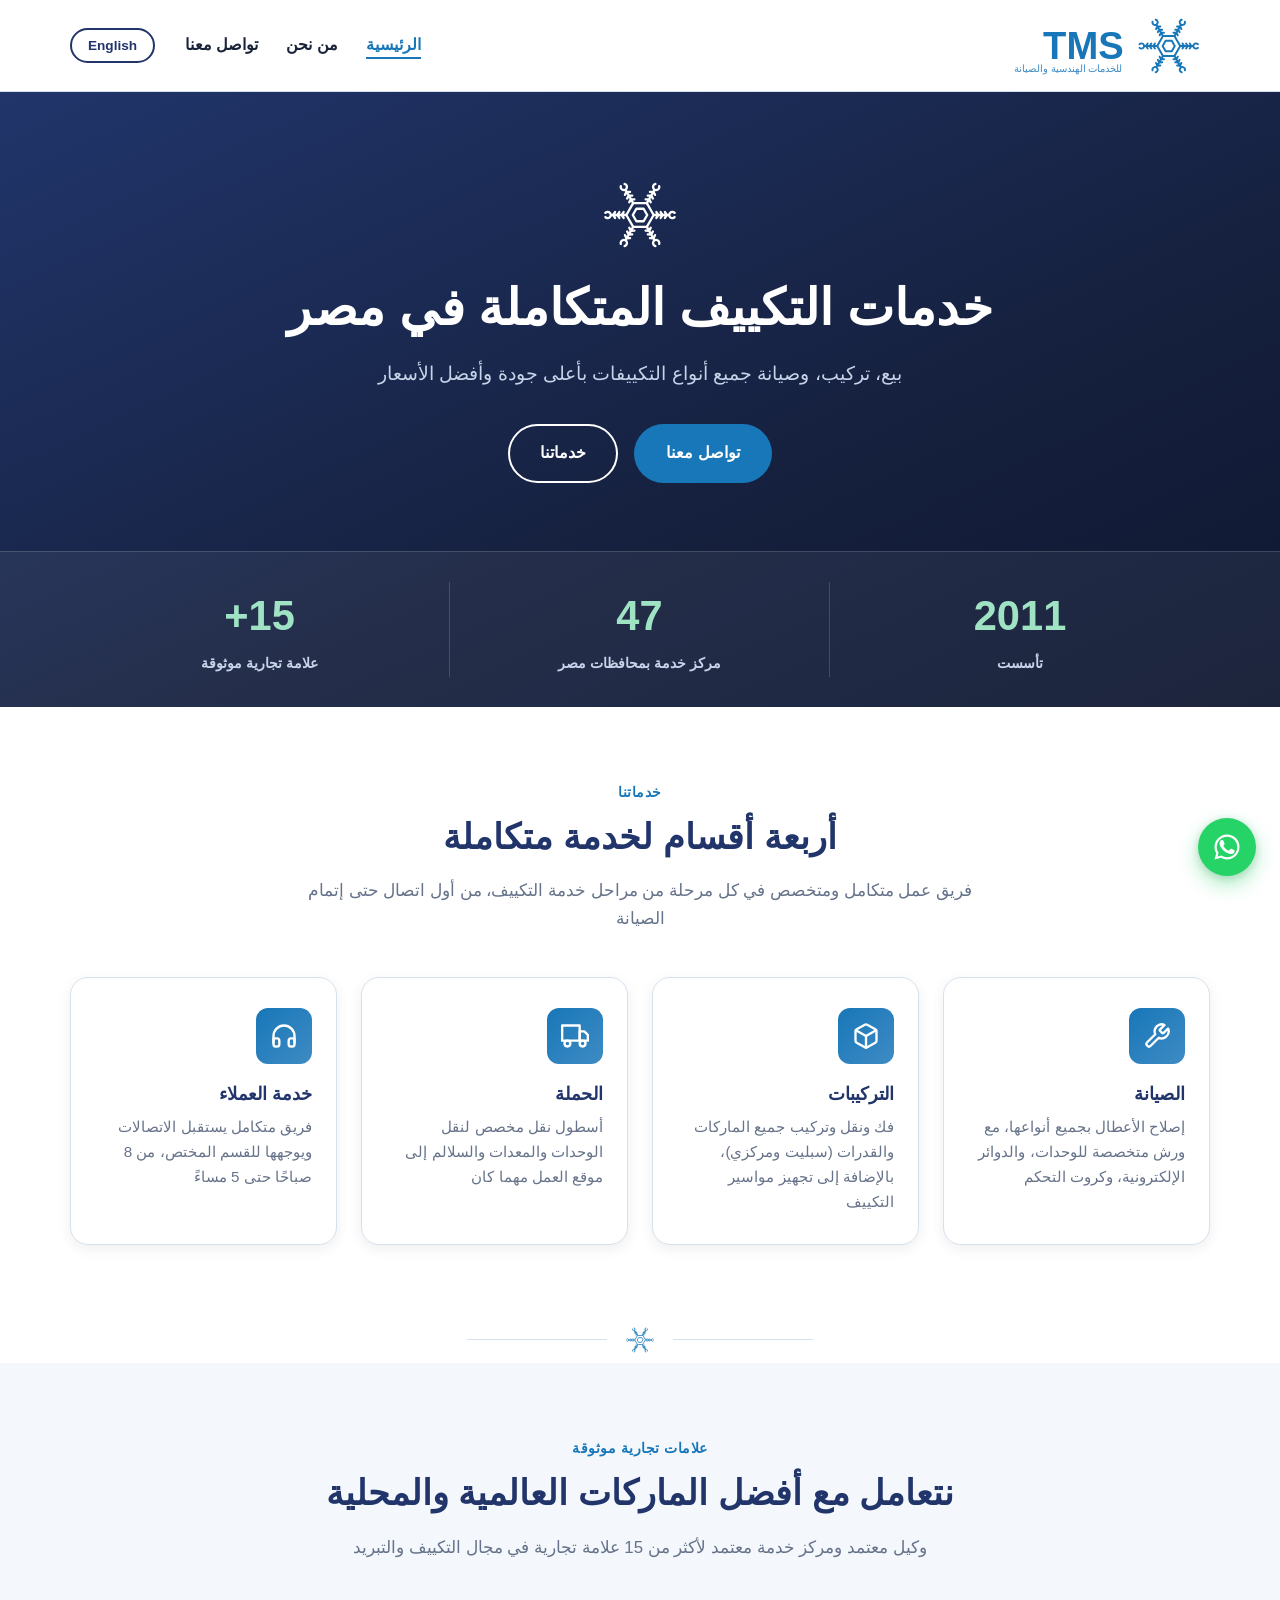
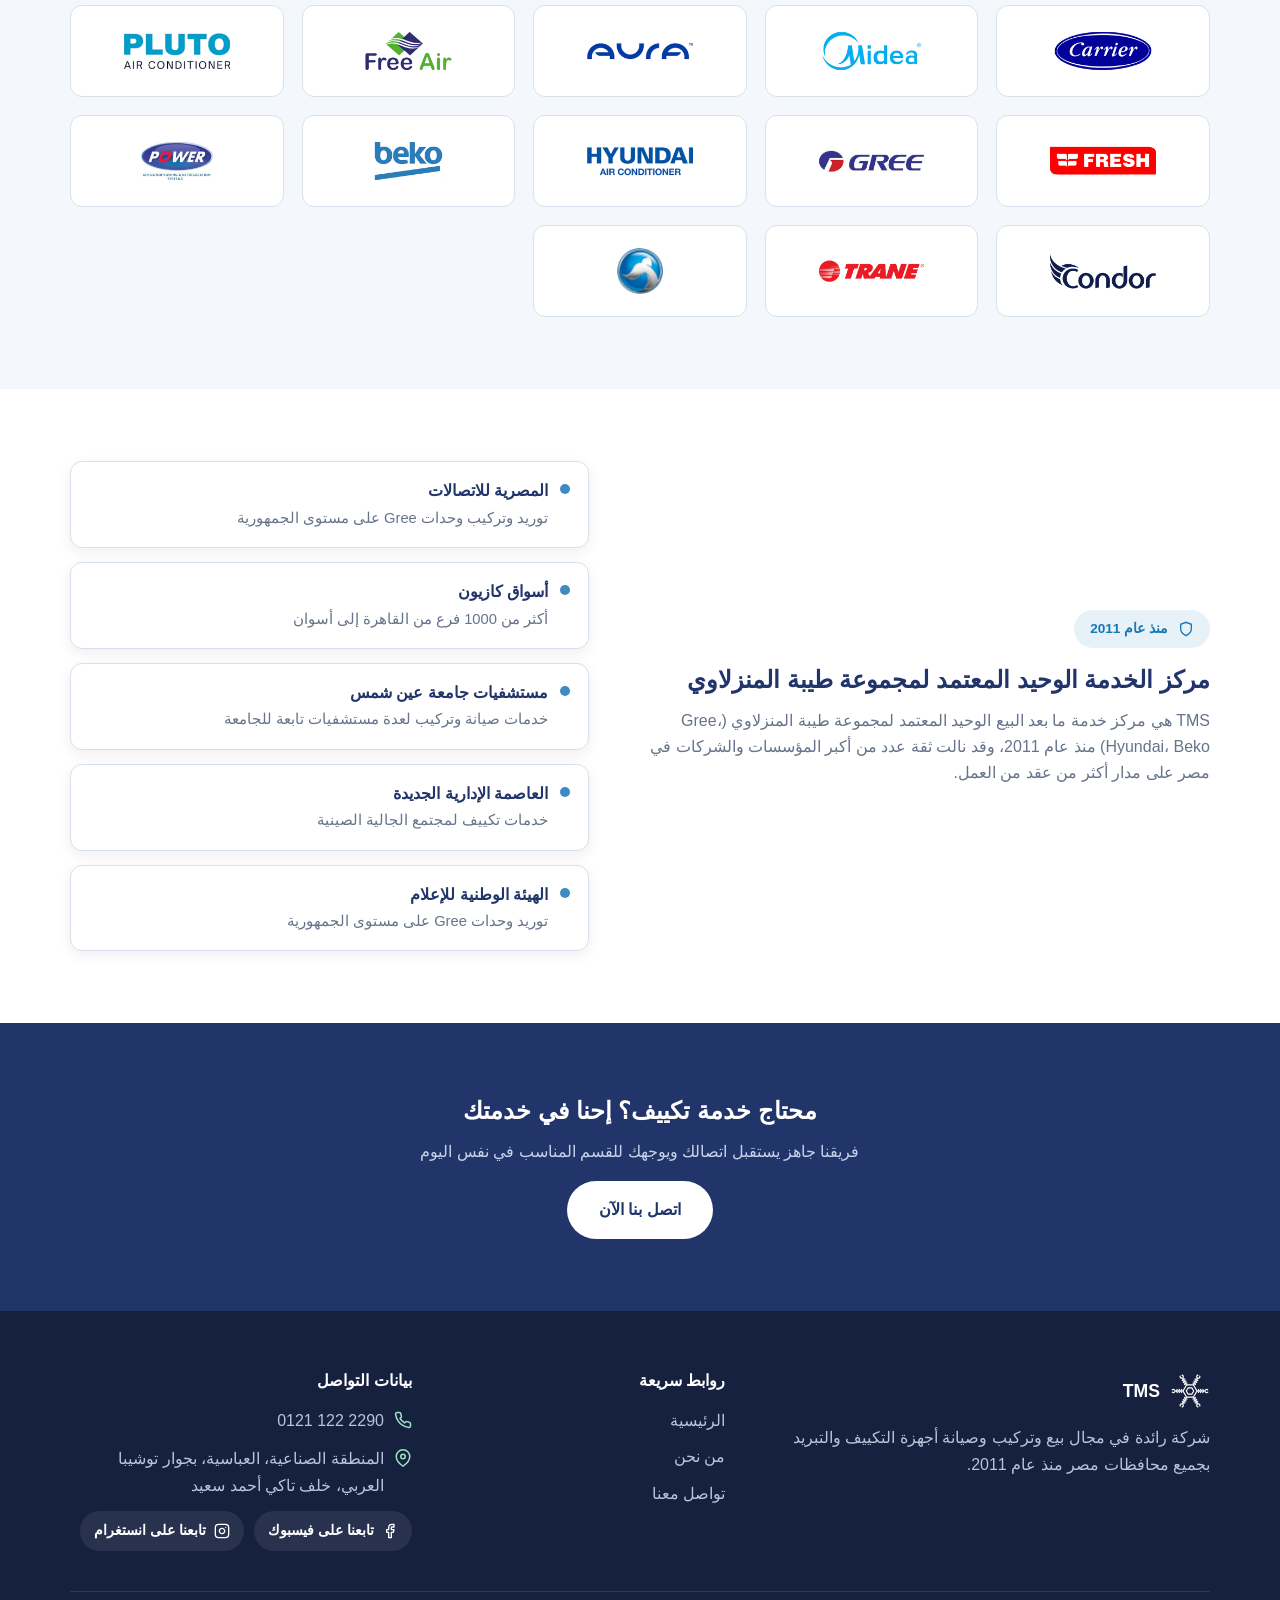
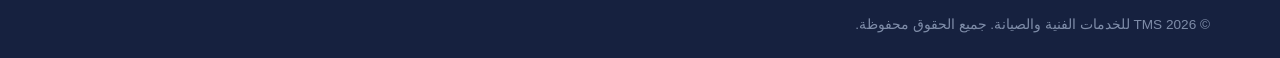
==== commit 4fb0c6c8: "edits" ====
--- a/index.html
+++ b/index.html
@@ -17,7 +17,7 @@
 <header class="site-header">
   <div class="container">
     <a href="index.html" class="brand">
-      <img class="brand-logo" src="assets/logo/TMS-arabic-horizontal-blue-noline.svg" data-logo-ar="assets/logo/TMS-arabic-horizontal-blue-noline.svg" data-logo-en="assets/logo/TMS-horizontal-blue-noline.svg" alt="TMS Technical &amp; Maintenance Service">
+      <img class="brand-logo" src="assets/logo/TMS-english-horizontal-blue-noline.svg" data-logo-ar="assets/logo/TMS-arabic-horizontal-blue-noline.svg" data-logo-en="assets/logo/TMS-english-horizontal-blue-noline.svg" alt="TMS Technical &amp; Maintenance Service">
     </a>
     <nav class="main-nav" id="main-nav">
       <ul>
@@ -123,10 +123,9 @@
         <div class="brand-tile"><img src="assets/brands/beko-sm.png" alt="Beko"></div>
         <div class="brand-tile"><img src="assets/brands/power-sm.png" alt="Power"></div>
         <div class="brand-tile"><img src="assets/brands/condor-sm.png" alt="Condor"></div>
-        <div class="brand-tile"><img src="assets/brands/ranin-sm.png" alt="Ranin"></div>
-        <div class="brand-tile"><img src="assets/brands/raya-sm.png" alt="Raya"></div>
-        <div class="brand-tile"><img src="assets/brands/btech-sm.png" alt="B.Tech"></div>
-        <div class="brand-tile"><img src="assets/brands/trane-sm.png" alt="Trane"></div>
+        <div class="brand-tile"><img src="assets/brands/trane-sm.png" alt="Trane"></div>        
+        <div class="brand-tile"><img src="assets/brands/whitewhale.png" alt="Whitewhale"></div>
+
       </div>
     </div>
   </section>
--- a/css/style.css
+++ b/css/style.css
@@ -393,6 +393,7 @@
   font-size: 0.85rem;
   color: #7E8CA8;
 }
+.social-links { display: flex; flex-wrap: wrap; gap: 10px; }
 .social-link {
   display: inline-flex;
   align-items: center;
@@ -571,19 +572,11 @@
   border-radius: var(--radius-lg);
   overflow: hidden;
   border: 1px solid var(--gray-300);
-  height: 220px;
+  height: 280px;
   background: var(--gray-100);
-  display: flex;
-  align-items: center;
-  justify-content: center;
-  color: var(--gray-500);
-  text-align: center;
-  padding: 20px;
-  gap: 10px;
-  flex-direction: column;
   margin-block-start: 4px;
 }
-.map-embed svg { width: 34px; height: 34px; stroke: var(--blue); }
+.map-embed iframe { width: 100%; height: 100%; border: 0; display: block; }
 
 .contact-form {
   background: var(--white);
@@ -592,6 +585,7 @@
   padding: 34px;
   box-shadow: var(--shadow-md);
 }
+.hidden-field { display: none; }
 .form-group { margin-block-end: 20px; }
 .form-group label { display: block; font-weight: 700; margin-block-end: 8px; color: var(--navy); font-size: 0.95rem; }
 .form-group input,
@@ -629,6 +623,22 @@
 }
 .form-success.show { display: flex; }
 .form-success svg { width: 20px; height: 20px; stroke: #1c5c41; flex: none; }
+
+.form-error {
+  display: none;
+  align-items: center;
+  gap: 10px;
+  background: rgba(220, 38, 38, 0.08);
+  border: 1px solid #dc2626;
+  color: #991b1b;
+  padding: 14px 18px;
+  border-radius: var(--radius-sm);
+  margin-block-end: 18px;
+  font-weight: 600;
+  font-size: 0.95rem;
+}
+.form-error.show { display: flex; }
+.form-error svg { width: 20px; height: 20px; stroke: #991b1b; flex: none; }
 
 .hours-strip {
   display: flex;
